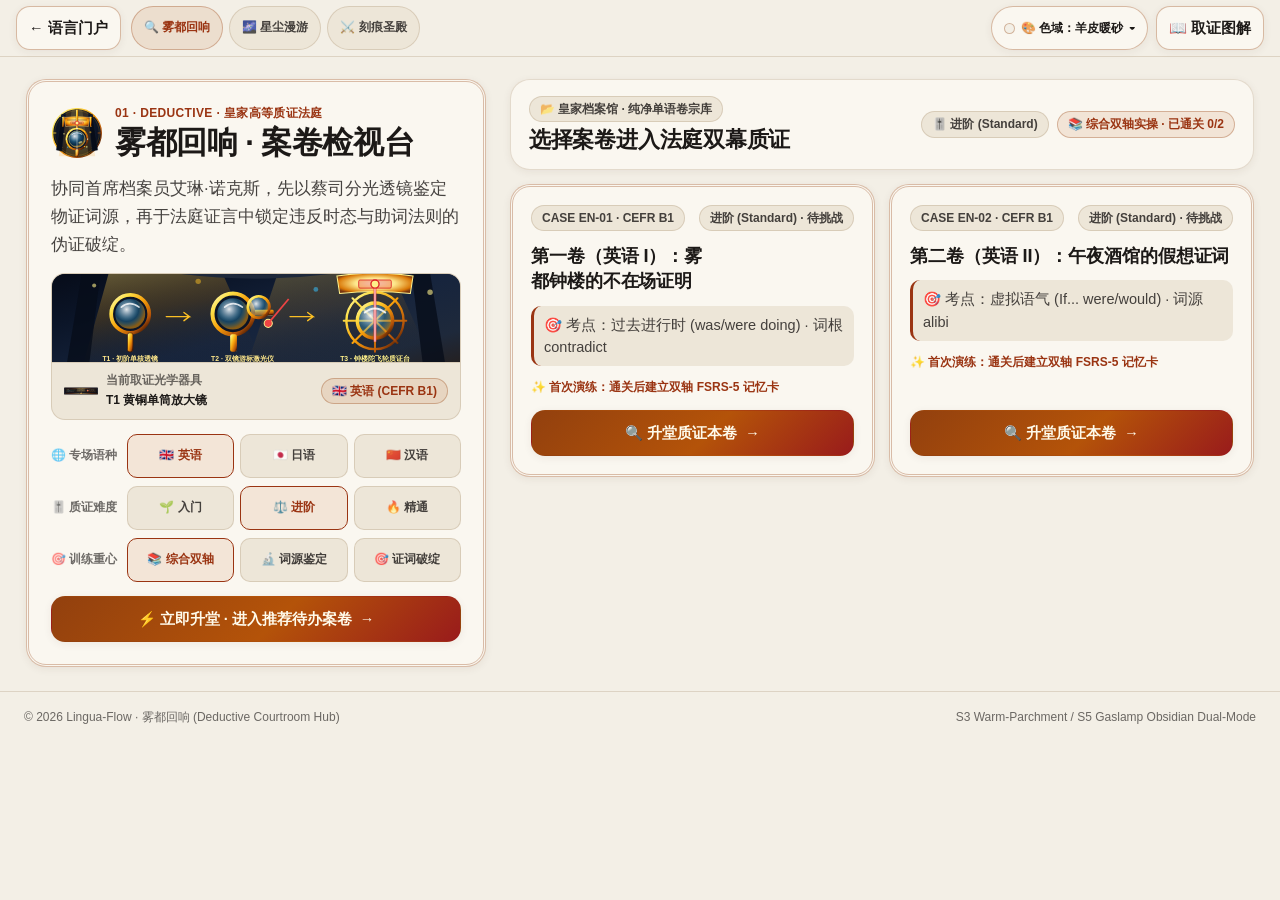
==== deductive.html @ 522f9309 "chore(release): deploy Lingua-Flow UI portal and 3 theme worlds [2026-11-11 00:54:59 UTC]" ====
<!DOCTYPE html>
<html lang="zh-CN" data-spectrum="parchment">
<head>
  <meta charset="UTF-8">
  <meta name="viewport" content="width=device-width, initial-scale=1.0, viewport-fit=cover">
  <meta http-equiv="Content-Security-Policy" content="default-src 'self'; script-src 'self'; style-src 'self' 'unsafe-inline'; img-src 'self' data:; connect-src 'self'; object-src 'none'; base-uri 'self'; form-action 'none';">
  <meta name="theme-color" content="#f3efe6">
  <title>雾都回响 · 案卷配置与取证中枢 | Lingua-Flow</title>
  <link rel="manifest" href="manifest.json">
  <link rel="icon" type="image/svg+xml" href="assets/icons/logo.svg">
  <link rel="stylesheet" href="assets/css/app.css">
</head>
<body class="theme-page-deductive" data-page-level="2" data-theme-hub="deductive">
  <!-- 顶部导航栏：返回门户 + 三世界切换 + Z-02 五维色域切换 + Z-01 玩法图解唤醒 -->
  <header class="top-navbar">
    <div class="navbar-inner l2-hub-topbar">
      <div style="display: flex; align-items: center; gap: 10px; flex-wrap: wrap;">
        <a href="index.html" class="btn-secondary-ghost" id="back-to-home-link" style="min-height: 44px; padding: 6px 12px;">
          <span>← 语言门户</span>
        </a>
        <nav class="hub-world-pills" aria-label="三大叙事世界快速切换">
          <a href="deductive.html" class="hub-world-pill is-current" data-hub-switch="deductive" aria-current="page">🔍 雾都回响</a>
          <a href="immersive.html" class="hub-world-pill" data-hub-switch="immersive">🌌 星尘漫游</a>
          <a href="strategic.html" class="hub-world-pill" data-hub-switch="strategic">⚔️ 刻痕圣殿</a>
        </nav>
      </div>

      <div class="nav-controls-group">
        <div class="optic-dropdown-anchor" id="spectrum-dropdown-anchor">
          <button type="button" class="optic-spectrum-btn" id="optic-spectrum-trigger" aria-haspopup="true" aria-expanded="false" aria-controls="optic-spectrum-menu">
            <span class="spectrum-swatch-dot" aria-hidden="true"></span>
            <span id="optic-spectrum-label">🎨 色域：羊皮暖砂</span>
            <span aria-hidden="true">▾</span>
          </button>
          <div class="optic-z2-dropdown" id="optic-spectrum-menu" role="menu" aria-hidden="true">
            <div class="dropdown-section-caption">雾都法庭 · 五维光学色域切换</div>
            <button type="button" class="spectrum-option-btn" data-spectrum-choice="auto" role="menuitemradio" aria-checked="true">
              <span class="spectrum-option-left">
                <span class="spectrum-chip-preview" style="background-color: #f3efe6;"></span>
                <span>✨ 维多利亚羊皮卷宗 (推荐)</span>
              </span>
              <span class="meta-pill">日间</span>
            </button>
            <button type="button" class="spectrum-option-btn" data-spectrum-choice="porcelain" role="menuitemradio" aria-checked="false">
              <span class="spectrum-option-left">
                <span class="spectrum-chip-preview" style="background-color: #f8fafc;"></span>
                <span>S1 · 日光白瓷</span>
              </span>
              <span class="meta-pill">清朗</span>
            </button>
            <button type="button" class="spectrum-option-btn" data-spectrum-choice="gallery" role="menuitemradio" aria-checked="false">
              <span class="spectrum-option-left">
                <span class="spectrum-chip-preview" style="background-color: #f5f5ef;"></span>
                <span>S2 · 汝窑暖素</span>
              </span>
              <span class="meta-pill">宣纸</span>
            </button>
            <button type="button" class="spectrum-option-btn" data-spectrum-choice="parchment" role="menuitemradio" aria-checked="false">
              <span class="spectrum-option-left">
                <span class="spectrum-chip-preview" style="background-color: #f3efe6;"></span>
                <span>S3 · 羊皮暖砂</span>
              </span>
              <span class="meta-pill">卷宗</span>
            </button>
            <button type="button" class="spectrum-option-btn" data-spectrum-choice="slate" role="menuitemradio" aria-checked="false">
              <span class="spectrum-option-left">
                <span class="spectrum-chip-preview" style="background-color: #edf2f7;"></span>
                <span>S4 · 北欧雾灰</span>
              </span>
              <span class="meta-pill">岩板</span>
            </button>
            <button type="button" class="spectrum-option-btn" data-spectrum-choice="obsidian" role="menuitemradio" aria-checked="false">
              <span class="spectrum-option-left">
                <span class="spectrum-chip-preview" style="background-color: #090d16; border-color: #475569;"></span>
                <span>S5 · 煤气灯夜审</span>
              </span>
              <span class="meta-pill">暗房</span>
            </button>
          </div>
        </div>

        <button type="button" class="btn-secondary-ghost" id="open-rules-sheet-btn" style="min-height: 44px; padding: 6px 12px;">
          <span>📖 取证图解</span>
        </button>
      </div>
    </div>
  </header>

  <div id="toast-container" aria-live="polite" aria-atomic="true"></div>

  <!-- L2 主画布：L-A2 黄金比例主从双舞台 (1fr 案卷配置锚定台 : 1.618fr 火漆案卷陈列柜) -->
  <main class="l2-split-horizon-shell">
    <!-- 左舞台 (1fr)：维多利亚法庭主视觉、蔡司光学装备阶位与三行胶囊配置器 -->
    <section class="l2-master-stage optic-stagger-item" style="--stagger-idx: 0;" aria-label="雾都回响案卷配置台">
      <div class="l2-identity-row">
        <img src="assets/textures/deductive/badge.svg" alt="雾都回响皇家档案徽章" class="l2-identity-badge" width="52" height="52">
        <div>
          <div class="l2-spectrum-kicker">01 · DEDUCTIVE · 皇家高等质证法庭</div>
          <h1>雾都回响 · 案卷检视台</h1>
        </div>
      </div>

      <p>
        协同首席档案员艾琳·诺克斯，先以蔡司分光透镜鉴定物证词源，再于法庭证言中锁定违反时态与助词法则的伪证破绽。
      </p>

      <!-- 器具与场景主视觉预览舱 (保留 theme-workbench-mount / banner.svg / mechanic_hud.svg 契约) -->
      <div class="l2-apparatus-showcase" id="theme-workbench-mount">
        <div class="l2-banner-frame">
          <img src="assets/textures/deductive/banner.svg" alt="雾都回响法庭与蔡司黄铜光学仪" width="600" height="130">
        </div>
        <div class="l2-rig-hud-strip">
          <div class="l2-rig-hud-left">
            <img src="assets/textures/deductive/mechanic_hud.svg" alt="蔡司取证仪阶位徽标" class="l2-rig-hud-icon" width="34" height="34">
            <div>
              <div style="font-size: var(--optic-font-xs); color: var(--text-tertiary); font-weight: 700;">当前取证光学器具</div>
              <div class="l2-rig-tier-text" id="hub-rig-tier-val">T1 黄铜单筒放大镜</div>
            </div>
          </div>
          <span class="meta-pill meta-pill-accent" id="hub-lang-badge">🇬🇧 英语 (CEFR B1)</span>
        </div>
      </div>

      <!-- 紧凑三行 44px 分段胶囊配置器 -->
      <div class="hub-config-matrix" role="group" aria-label="质证参数设定">
        <div class="seg-control-row">
          <span class="seg-row-label">🌐 专场语种</span>
          <div class="seg-pill-group">
            <button type="button" class="seg-pill-btn is-selected" data-hub-lang="en">🇬🇧 英语</button>
            <button type="button" class="seg-pill-btn" data-hub-lang="ja">🇯🇵 日语</button>
            <button type="button" class="seg-pill-btn" data-hub-lang="zh">🇨🇳 汉语</button>
          </div>
        </div>

        <div class="seg-control-row">
          <span class="seg-row-label">🎚️ 质证难度</span>
          <div class="seg-pill-group" role="radiogroup" aria-label="选择质证难度">
            <button type="button" class="seg-pill-btn" data-difficulty-select="tier1" role="radio" aria-checked="false">🌱 入门</button>
            <button type="button" class="seg-pill-btn is-selected" data-difficulty-select="tier2" role="radio" aria-checked="true">⚖️ 进阶</button>
            <button type="button" class="seg-pill-btn" data-difficulty-select="tier3" role="radio" aria-checked="false">🔥 精通</button>
          </div>
        </div>

        <div class="seg-control-row">
          <span class="seg-row-label">🎯 训练重心</span>
          <div class="seg-pill-group" role="radiogroup" aria-label="选择训练重心">
            <button type="button" class="seg-pill-btn is-selected" data-content-select="all" role="radio" aria-checked="true">📚 综合双轴</button>
            <button type="button" class="seg-pill-btn" data-content-select="lemma" role="radio" aria-checked="false">🔬 词源鉴定</button>
            <button type="button" class="seg-pill-btn" data-content-select="grammar" role="radio" aria-checked="false">🎯 证词破绽</button>
          </div>
        </div>
      </div>

      <a href="learn.html?theme=deductive" class="btn-theme btn-deductive" id="hub-quick-start-btn" style="width: 100%;">
        <span>⚡ 立即升堂 · 进入推荐待办案卷</span>
        <span aria-hidden="true">→</span>
      </a>
    </section>

    <!-- 右舞台 (1.618fr)：火漆封印案卷陈列柜 -->
    <section class="l2-detail-stage optic-stagger-item" style="--stagger-idx: 1;" aria-labelledby="chapters-heading">
      <div class="l2-detail-header">
        <div>
          <span class="meta-pill" style="margin-bottom: 4px;">📂 皇家档案馆 · 纯净单语卷宗库</span>
          <h2 id="chapters-heading">选择案卷进入法庭双幕质证</h2>
        </div>
        <div class="l2-status-badges">
          <span class="meta-pill" id="hub-diff-badge">🎚️ 进阶 (Standard)</span>
          <span class="meta-pill meta-pill-accent" id="hub-content-badge">📚 综合双轴实操</span>
        </div>
      </div>

      <div class="hub-chapters-grid" id="hub-chapters-mount">
        <!-- 由 app.js 按已选单一语言渲染专属火漆案卷卡片 -->
      </div>
    </section>
  </main>

  <!-- Z-01 主动唤醒抽屉：皇家质证三步操作法 (保留 usage-guide-section 类名契约) -->
  <div class="optic-sheet-backdrop" id="rules-guide-sheet" hidden aria-hidden="true" role="dialog" aria-modal="true" aria-labelledby="rules-sheet-title">
    <div class="optic-sheet-panel usage-guide-section">
      <div class="optic-sheet-header">
        <div>
          <span class="meta-pill meta-pill-accent">🦉 首席档案员 · 艾琳·诺克斯办案手册</span>
          <h2 class="optic-sheet-title" id="rules-sheet-title" style="margin-top: 4px;">雾都回响 · 双幕取证与质证图解</h2>
        </div>
        <button type="button" class="sheet-close-btn" data-close-sheet="rules-guide-sheet" aria-label="关闭取证图解">✕ 关闭</button>
      </div>
      <div class="optic-sheet-body">
        <p>
          演练台采用恒定画幅分幕幻灯片架构：第一幕专注词源屈光鉴定，达标后自动推入第二幕法庭证言交锋，全程零纵向跳变。
        </p>
        <div class="usage-steps-grid">
          <div class="usage-step-card">
            <span class="usage-step-num">1</span>
            <h3>第一幕 · 蔡司屈光锁焦</h3>
            <p style="font-size: var(--optic-font-sm);">拖动黄铜调焦滑杆超越清晰度阈值，看清物证词根、音标与部首拆解。</p>
          </div>
          <div class="usage-step-card">
            <span class="usage-step-num">2</span>
            <h3>第二幕 · 锁定破绽与物证</h3>
            <p style="font-size: var(--optic-font-sm);">在扇形候选词牌中点选违反语法的破绽词块，并勾选时间线吻合的物证卡。</p>
          </div>
          <div class="usage-step-card">
            <span class="usage-step-num">3</span>
            <h3>终局 · 猩红激光裁决</h3>
            <p style="font-size: var(--optic-font-sm);">发射矛盾指控针击穿伪证，自动依据专注耗时与失误写入 FSRS-5 记忆参数。</p>
          </div>
        </div>
      </div>
    </div>
  </div>

  <footer class="site-footer">
    <div>© 2026 Lingua-Flow · 雾都回响 (Deductive Courtroom Hub)</div>
    <div>S3 Warm-Parchment / S5 Gaslamp Obsidian Dual-Mode</div>
  </footer>

  <script src="assets/js/app.js"></script>
</body>
</html>
---- assets/css/app.css ----
@charset "UTF-8";
/**
 * Lingua-Flow 全局设计系统与三轴空间动态样式表 (Optic-Resonance v4.0)
 * 严格遵循：
 *   1. L01 五维明暗色域光谱系统 (S1 白瓷 / S2 汝窑暖素 / S3 羊皮暖砂 / S4 北欧雾灰 / S5 黑曜暗夜)
 *   2. L02 多范式空间布局拓扑 (L-A1 Bento 12列矩阵 / L-A2 黄金主从双舞台 / L-A3 微岛HUD / L-A4 横向画廊 / L-A5 幻灯片甲板 / L-A11 扇形词牌场 / L-A16 拇指壳层)
 *   3. L03~L05 & D09 精密字体排印工程 (clamp流体字阶 / 65ch最佳行宽 / text-wrap:balance / 正文对比度≥78% / ruby防碰撞 / 100% tabular-nums)
 *   4. L06~L09 Y轴一屏守恒、32px边缘渐变羽化遮罩与Z轴立体唤醒消解遮挡体系
 *   5. L10 & D01~D15 纯合成层物理动效红线 (仅限 transform/opacity/filter/color/background-color/border-color/box-shadow，0 布局重排属性)
 */

/* ============================================================================
 * 1. 全局设计令牌：流体字阶、动效物理常数、Y/Z 轴遮罩与默认 S1 日光白瓷色域
 * ============================================================================ */
:root {
  color-scheme: light;

  /* 字体族：兼顾西文几何人文感、中日韩清晰笔画与等宽遥测数字 */
  --font-sans: "Inter", -apple-system, BlinkMacSystemFont, "Segoe UI", "PingFang SC",
    "Hiragino Sans GB", "Microsoft YaHei", "Noto Sans CJK SC", "Noto Sans JP", sans-serif;
  --font-serif-editorial: "Georgia", "Noto Serif SC", "Source Han Serif SC", "Songti SC", serif;
  --font-mono: "JetBrains Mono", "Cascadia Code", "SFMono-Regular", Consolas, monospace;

  /* 5.1 流体模数字阶系统 (最小绝对下限 12px = 0.75rem) */
  --optic-font-display: clamp(1.65rem, 2.6vw + 0.9rem, 2.55rem);
  --optic-font-h1: clamp(1.32rem, 1.8vw + 0.78rem, 1.92rem);
  --optic-font-h2: clamp(1.1rem, 1.0vw + 0.72rem, 1.38rem);
  --optic-font-h3: clamp(0.98rem, 0.5vw + 0.82rem, 1.14rem);
  --optic-font-body: clamp(0.9375rem, 0.22vw + 0.86rem, 1.04rem);
  --optic-font-sm: clamp(0.84375rem, 0.15vw + 0.8rem, 0.90625rem);
  --optic-font-xs: 0.75rem;

  /* 最佳阅读行宽钳制 (65ch / 中文 36em / 严控 <= 740px) */
  --optic-measure-optimal: min(65ch, 740px);

  /* 空间间距与圆角令牌 */
  --optic-space-xs: 6px;
  --optic-space-sm: 10px;
  --optic-space-md: 16px;
  --optic-space-lg: 24px;
  --optic-space-xl: 32px;

  --radius-sm: 10px;
  --radius-md: 14px;
  --radius-lg: 20px;
  --radius-xl: 26px;
  --radius-pill: 9999px;

  /* 物理动效时间与缓动曲线 (D03~D06 非对称出入场) */
  --optic-ease-cinematic: cubic-bezier(0.16, 1, 0.3, 1);
  --optic-ease-out: cubic-bezier(0.22, 1, 0.36, 1);
  --optic-ease-exit: cubic-bezier(0.7, 0, 0.84, 0);
  --optic-ease-spring: cubic-bezier(0.34, 1.42, 0.64, 1);

  --optic-dur-instant: 80ms;
  --optic-dur-fast: 180ms;
  --optic-dur-exit: 220ms;
  --optic-dur-slide-exit: 260ms;
  --optic-dur-enter: 420ms;
  --optic-stagger-step: 45ms;
  --optic-stagger-cap: 360ms;

  /* Y 轴与 X 轴边缘渐变羽化遮罩 (L07: 28~32px 柔和渐隐) */
  --optic-mask-y-fade: linear-gradient(
    to bottom,
    transparent 0px,
    #000 28px,
    #000 calc(100% - 28px),
    transparent 100%
  );
  --optic-mask-y-bottom-only: linear-gradient(
    to bottom,
    #000 0px,
    #000 calc(100% - 28px),
    transparent 100%
  );
  --optic-mask-x-fade: linear-gradient(
    to right,
    #000 0px,
    #000 calc(100% - 28px),
    transparent 100%
  );

  /* Z 轴层级规范 (Z0~Z4) */
  --z-base: 1;
  --z-lifted-card: 12;
  --z-sticky-nav: 60;
  --z-dropdown: 100;
  --z-drawer: 200;
  --z-spotlight: 300;
  --z-toast: 400;

  /* 默认色域 S1: 日光白瓷 (Daylight-Porcelain) */
  --bg-canvas: #f8fafc;
  --bg-canvas-alt: #f1f5f9;
  --bg-surface: #ffffff;
  --bg-surface-elevated: #ffffff;
  --bg-surface-subtle: #f1f5f9;
  --bg-glass-nav: rgba(248, 250, 252, 0.88);
  --optic-z-scrim: rgba(15, 23, 42, 0.44);

  /* 四级可读性对比度黄金走廊 (L03: 正文/次级正文有效不透明度 >= 0.78) */
  --text-primary: #0f172a;
  --text-secondary: rgba(15, 23, 42, 0.80);
  --text-tertiary: rgba(15, 23, 42, 0.62);
  --text-muted: rgba(15, 23, 42, 0.40);

  --border-subtle: rgba(15, 23, 42, 0.11);
  --border-strong: rgba(15, 23, 42, 0.22);
  --shadow-elevation-1: 0 2px 8px rgba(15, 23, 42, 0.05), 0 1px 2px rgba(15, 23, 42, 0.04);
  --shadow-elevation-2: 0 12px 28px -6px rgba(15, 23, 42, 0.10), 0 4px 10px -2px rgba(15, 23, 42, 0.05);
  --shadow-elevation-3: 0 22px 48px -10px rgba(15, 23, 42, 0.18), 0 8px 18px -4px rgba(15, 23, 42, 0.08);

  /* 语义强调色 (在亮底上具备高对比度 WCAG AA+) */
  --accent-primary: #1d4ed8;
  --accent-primary-soft: rgba(29, 78, 216, 0.10);
  --accent-primary-border: rgba(29, 78, 216, 0.30);
  --accent-secondary: #b45309;
  --accent-emerald: #047857;
  --accent-emerald-soft: rgba(4, 120, 87, 0.11);
  --accent-amber: #b45309;
  --accent-amber-soft: rgba(180, 83, 9, 0.12);
  --accent-crimson: #b91c1c;
  --accent-crimson-soft: rgba(185, 28, 28, 0.10);
  --accent-cyan: #0369a1;
  --accent-cyan-soft: rgba(3, 105, 161, 0.10);
  --accent-violet: #6d28d9;
  --accent-violet-soft: rgba(109, 40, 217, 0.10);

  /* 按钮前景色令牌 */
  --btn-primary-bg: linear-gradient(135deg, #1e40af 0%, #1d4ed8 100%);
  --btn-primary-fg: #ffffff;
}

/* ============================================================================
 * 2. 五维明暗色域光谱矩阵 (S1 白瓷 / S2 汝窑暖素 / S3 羊皮暖砂 / S4 北欧雾灰 / S5 黑曜暗夜)
 * ============================================================================ */

/* S1: 日光白瓷 (Daylight-Porcelain) */
html[data-spectrum="porcelain"],
body[data-spectrum="porcelain"] {
  color-scheme: light;
  --bg-canvas: #f8fafc;
  --bg-canvas-alt: #f1f5f9;
  --bg-surface: #ffffff;
  --bg-surface-elevated: #ffffff;
  --bg-surface-subtle: #eff4f9;
  --bg-glass-nav: rgba(248, 250, 252, 0.90);
  --text-primary: #0f172a;
  --text-secondary: rgba(15, 23, 42, 0.80);
  --text-tertiary: rgba(15, 23, 42, 0.62);
  --border-subtle: rgba(15, 23, 42, 0.11);
  --border-strong: rgba(15, 23, 42, 0.22);
}

/* S2: 美术馆暖素白 / 宋代汝窑天青素白 (Gallery-Alabaster · 星尘漫游默认昼间光谱) */
html[data-spectrum="gallery"],
body[data-spectrum="gallery"] {
  color-scheme: light;
  --bg-canvas: #f5f5ef;
  --bg-canvas-alt: #eceee6;
  --bg-surface: #fcfcf9;
  --bg-surface-elevated: #ffffff;
  --bg-surface-subtle: #ebede5;
  --bg-glass-nav: rgba(245, 245, 239, 0.90);
  --optic-z-scrim: rgba(21, 28, 30, 0.42);
  --text-primary: #141a1d;
  --text-secondary: rgba(20, 26, 29, 0.80);
  --text-tertiary: rgba(20, 26, 29, 0.62);
  --border-subtle: rgba(20, 48, 52, 0.13);
  --border-strong: rgba(14, 116, 144, 0.28);
  --shadow-elevation-1: 0 2px 10px rgba(20, 36, 38, 0.05);
  --shadow-elevation-2: 0 14px 30px -8px rgba(20, 36, 38, 0.09);
}

/* S3: 温润羊皮暖砂 (Warm-Parchment · 雾都回响默认昼间卷宗光谱) */
html[data-spectrum="parchment"],
body[data-spectrum="parchment"] {
  color-scheme: light;
  --bg-canvas: #f3efe6;
  --bg-canvas-alt: #eae3d5;
  --bg-surface: #faf7f0;
  --bg-surface-elevated: #fffdf8;
  --bg-surface-subtle: #ede6d8;
  --bg-glass-nav: rgba(243, 239, 230, 0.91);
  --optic-z-scrim: rgba(28, 25, 23, 0.46);
  --text-primary: #1c1917;
  --text-secondary: rgba(28, 25, 23, 0.81);
  --text-tertiary: rgba(28, 25, 23, 0.63);
  --border-subtle: rgba(120, 83, 42, 0.18);
  --border-strong: rgba(146, 64, 14, 0.34);
  --shadow-elevation-1: 0 2px 8px rgba(68, 48, 24, 0.07);
  --shadow-elevation-2: 0 14px 30px -8px rgba(68, 48, 24, 0.12);
}

/* S4: 北欧雾灰岩板 (Nordic-Slate · 刻痕圣殿默认昼间构筑光谱) */
html[data-spectrum="slate"],
body[data-spectrum="slate"] {
  color-scheme: light;
  --bg-canvas: #edf2f7;
  --bg-canvas-alt: #e2e8f0;
  --bg-surface: #f8fafc;
  --bg-surface-elevated: #ffffff;
  --bg-surface-subtle: #e2e8f0;
  --bg-glass-nav: rgba(237, 242, 247, 0.91);
  --optic-z-scrim: rgba(15, 23, 42, 0.48);
  --text-primary: #0f172a;
  --text-secondary: rgba(15, 23, 42, 0.81);
  --text-tertiary: rgba(15, 23, 42, 0.63);
  --border-subtle: rgba(15, 23, 42, 0.15);
  --border-strong: rgba(15, 23, 42, 0.32);
  --shadow-elevation-1: 0 2px 8px rgba(15, 23, 42, 0.06);
  --shadow-elevation-2: 0 14px 28px -6px rgba(15, 23, 42, 0.12);
}

/* S5: 黑曜深邃暗夜 (Obsidian-Nocturne · 受限夜审与暗房沉浸光谱) */
html[data-spectrum="obsidian"],
body[data-spectrum="obsidian"] {
  color-scheme: dark;
  --bg-canvas: #0a0c10;
  --bg-canvas-alt: #10141d;
  --bg-surface: #131822;
  --bg-surface-elevated: #19202e;
  --bg-surface-subtle: #1c2434;
  --bg-glass-nav: rgba(10, 12, 16, 0.88);
  --optic-z-scrim: rgba(2, 6, 14, 0.68);

  --text-primary: #f3f4f6;
  --text-secondary: rgba(243, 244, 246, 0.82);
  --text-tertiary: rgba(243, 244, 246, 0.64);
  --text-muted: rgba(243, 244, 246, 0.40);

  --border-subtle: rgba(255, 255, 255, 0.12);
  --border-strong: rgba(255, 255, 255, 0.24);
  --shadow-elevation-1: 0 4px 14px rgba(0, 0, 0, 0.38);
  --shadow-elevation-2: 0 16px 36px -6px rgba(0, 0, 0, 0.55);
  --shadow-elevation-3: 0 26px 56px -10px rgba(0, 0, 0, 0.72);

  --accent-primary: #60a5fa;
  --accent-primary-soft: rgba(96, 165, 250, 0.15);
  --accent-primary-border: rgba(96, 165, 250, 0.36);
  --accent-secondary: #fbbf24;
  --accent-emerald: #34d399;
  --accent-emerald-soft: rgba(52, 211, 153, 0.15);
  --accent-amber: #fbbf24;
  --accent-amber-soft: rgba(251, 191, 36, 0.15);
  --accent-crimson: #f87171;
  --accent-crimson-soft: rgba(248, 113, 113, 0.16);
  --accent-cyan: #38bdf8;
  --accent-cyan-soft: rgba(56, 189, 248, 0.15);
  --accent-violet: #c084fc;
  --accent-violet-soft: rgba(192, 132, 252, 0.16);
}

/* ============================================================================
 * 3. 三大叙事主题的专属视觉语义令牌 (与五维光谱正交叠加，严禁写死暗色纯黑底)
 * ============================================================================ */

/* 主题一：雾都回响 (Deductive · 维多利亚法庭卷宗 × 蔡司黄铜 × 火漆猩红) */
body.theme-page-deductive {
  --theme-accent: #9a3412;
  --theme-accent-strong: #b45309;
  --theme-accent-secondary: #b91c1c;
  --theme-accent-soft: rgba(180, 83, 9, 0.11);
  --theme-accent-border: rgba(146, 64, 14, 0.32);
  --theme-btn-bg: linear-gradient(135deg, #92400e 0%, #b45309 55%, #991b1b 100%);
  --theme-btn-fg: #fffbeb;
  --theme-card-border-style: double;
  --theme-card-border-width: 3px;
}

html[data-spectrum="obsidian"] body.theme-page-deductive,
body.theme-page-deductive[data-spectrum="obsidian"] {
  --bg-canvas: #090d16;
  --bg-surface: #111827;
  --bg-surface-elevated: #182235;
  --bg-surface-subtle: #1e293b;
  --theme-accent: #fbbf24;
  --theme-accent-strong: #fde68a;
  --theme-accent-secondary: #f87171;
  --theme-accent-soft: rgba(245, 158, 11, 0.15);
  --theme-accent-border: rgba(245, 158, 11, 0.38);
  --theme-btn-bg: linear-gradient(135deg, #b45309 0%, #d97706 55%, #b91c1c 100%);
  --theme-btn-fg: #fffbeb;
}

/* 主题二：星尘漫游 (Immersive · 宋代汝窑天青 × 24K 金缮 × 夜光螺钿) */
body.theme-page-immersive {
  --theme-accent: #0e7490;
  --theme-accent-strong: #0369a1;
  --theme-accent-secondary: #6d28d9;
  --theme-accent-soft: rgba(14, 116, 144, 0.10);
  --theme-accent-border: rgba(14, 116, 144, 0.28);
  --theme-btn-bg: linear-gradient(135deg, #0e7490 0%, #0284c7 52%, #6d28d9 100%);
  --theme-btn-fg: #f8fafc;
}

html[data-spectrum="obsidian"] body.theme-page-immersive,
body.theme-page-immersive[data-spectrum="obsidian"] {
  --bg-canvas: #080a12;
  --bg-surface: #111522;
  --bg-surface-elevated: #171c2e;
  --bg-surface-subtle: #1e253b;
  --theme-accent: #7dd3fc;
  --theme-accent-strong: #bae6fd;
  --theme-accent-secondary: #c084fc;
  --theme-accent-soft: rgba(125, 211, 252, 0.14);
  --theme-accent-border: rgba(125, 211, 252, 0.34);
  --theme-btn-bg: linear-gradient(135deg, #0369a1 0%, #0284c7 50%, #7c3aed 100%);
  --theme-btn-fg: #f8fafc;
}

/* 主题三：刻痕圣殿 (Strategic · 新粗野主义铅条花窗 × 果冻透光 × 翡翠奥术) */
body.theme-page-strategic {
  --theme-accent: #047857;
  --theme-accent-strong: #065f46;
  --theme-accent-secondary: #0369a1;
  --theme-accent-soft: rgba(4, 120, 87, 0.11);
  --theme-accent-border: #1e293b;
  --theme-lead-came: #1e293b;
  --theme-hard-shadow: 3px 3px 0 #1e293b;
  --theme-btn-bg: linear-gradient(135deg, #047857 0%, #059669 55%, #0284c7 100%);
  --theme-btn-fg: #ffffff;
}

html[data-spectrum="obsidian"] body.theme-page-strategic,
body.theme-page-strategic[data-spectrum="obsidian"] {
  --bg-canvas: #050b0a;
  --bg-surface: #0c1715;
  --bg-surface-elevated: #11221f;
  --bg-surface-subtle: #162d29;
  --theme-accent: #34d399;
  --theme-accent-strong: #6ee7b7;
  --theme-accent-secondary: #38bdf8;
  --theme-accent-soft: rgba(52, 211, 153, 0.15);
  --theme-accent-border: #34d399;
  --theme-lead-came: #020605;
  --theme-hard-shadow: 4px 4px 0 #020605;
  --theme-btn-bg: linear-gradient(135deg, #059669 0%, #10b981 55%, #0284c7 100%);
  --theme-btn-fg: #022c22;
}

/* ============================================================================
 * 4. 基础重置与精密字体排印卫生 (L03 ~ L05 & D09)
 * ============================================================================ */
*,
*::before,
*::after {
  box-sizing: border-box;
}

:where(*, *::before, *::after) {
  transition-property: none;
}

[hidden] {
  display: none !important;
}

html {
  font-size: 16px;
  -webkit-text-size-adjust: 100%;
  scroll-behavior: smooth;
}

body {
  margin: 0;
  padding: 0;
  min-height: 100dvh;
  overflow-x: hidden;
  font-family: var(--font-sans);
  font-size: var(--optic-font-body);
  line-height: 1.65;
  color: var(--text-primary);
  background-color: var(--bg-canvas);
  padding-top: env(safe-area-inset-top, 0px);
  padding-left: env(safe-area-inset-left, 0px);
  padding-right: env(safe-area-inset-right, 0px);
  transition: background-color 240ms var(--optic-ease-out), color 240ms var(--optic-ease-out);
}

/* L04: 所有标题与微提示 100% 启用智能断行平衡，消灭孤字 */
h1,
h2,
h3,
h4,
.optic-card-title,
.optic-slide-title,
.lab-title,
.card-title,
.hub-chapter-title,
.stage-chapter-title,
.micro-prompt-pill {
  margin: 0;
  font-weight: 800;
  color: var(--text-primary);
  text-wrap: balance;
}

h1 {
  font-size: var(--optic-font-h1);
  line-height: 1.22;
  letter-spacing: -0.015em;
}

h2 {
  font-size: var(--optic-font-h2);
  line-height: 1.30;
  letter-spacing: -0.010em;
}

h3 {
  font-size: var(--optic-font-h3);
  line-height: 1.38;
  letter-spacing: -0.005em;
}

/* L03 ~ L05: 正文段落最佳行宽钳制 (<= 65ch / 740px)、黄金行高 (1.68) 与高对比度 (>= 0.80) */
p,
.optic-body-text,
.optic-slide-desc,
.lab-desc,
.hero-description {
  margin: 0;
  max-width: var(--optic-measure-optimal);
  font-size: var(--optic-font-body);
  line-height: 1.68;
  color: var(--text-secondary);
  text-align: left;
  text-wrap: pretty;
  line-break: strict;
  overflow-wrap: break-word;
}

/* 多语种 <ruby>/<rt> 振假名与汉语拼音防碰撞铁律 (L05: line-height 2.05) */
ruby {
  ruby-position: over;
  ruby-align: center;
  line-height: 2.05;
}

rt {
  font-size: clamp(0.64rem, 0.65em, 0.78rem);
  font-weight: 600;
  color: var(--theme-accent, var(--accent-cyan));
  letter-spacing: 0.02em;
  user-select: none;
}

/* D09: 动态数值 100% 强制启用等宽数字对齐，彻底消灭跳动抖动 */
[id*="price"],
[id*="count"],
[id*="val"],
[class*="odometer"],
[class*="metric"],
[class*="num"],
.tabular-nums,
.meta-pill,
.status-badge,
.phase-num,
.op-step-num,
.usage-step-num,
.zeiss-focus-readout,
.telemetry-stat-value {
  font-variant-numeric: tabular-nums;
}

a {
  color: inherit;
  text-decoration: none;
}

button,
input,
select {
  font-family: inherit;
}

/* 键盘焦点可达性环 */
:focus-visible {
  outline: 2px solid var(--theme-accent, var(--accent-primary));
  outline-offset: 2px;
}

/* ============================================================================
 * 5. 顶栏导航与 Z-02 五维色域智能避让切换器 (z-index: 100, 8px 呼吸间隙防遮挡)
 * ============================================================================ */
.top-navbar {
  position: sticky;
  top: 0;
  z-index: var(--z-sticky-nav);
  background-color: var(--bg-glass-nav);
  backdrop-filter: blur(14px);
  -webkit-backdrop-filter: blur(14px);
  border-bottom: 1px solid var(--border-subtle);
}

.navbar-inner {
  max-width: 1360px;
  margin: 0 auto;
  min-height: 56px;
  padding: 6px 16px;
  display: flex;
  align-items: center;
  justify-content: space-between;
  gap: 10px;
  flex-wrap: wrap;
}

.brand-group {
  display: inline-flex;
  align-items: center;
  gap: 10px;
  min-height: 44px;
}

.brand-logo {
  width: 32px;
  height: 32px;
  border-radius: 9px;
  flex-shrink: 0;
}

.brand-title {
  font-size: 1.02rem;
  font-weight: 800;
  color: var(--text-primary);
  letter-spacing: -0.01em;
}

.brand-subtitle {
  font-size: var(--optic-font-xs);
  color: var(--text-tertiary);
}

.nav-controls-group {
  display: flex;
  align-items: center;
  gap: 8px;
  flex-wrap: wrap;
}

.status-pill {
  display: inline-flex;
  align-items: center;
  gap: 6px;
  min-height: 36px;
  padding: 4px 11px;
  border-radius: var(--radius-pill);
  background-color: var(--bg-surface-subtle);
  border: 1px solid var(--border-subtle);
  font-size: var(--optic-font-xs);
  font-weight: 600;
  color: var(--text-secondary);
}

.status-dot {
  width: 8px;
  height: 8px;
  border-radius: 50%;
  background-color: var(--accent-emerald);
  flex-shrink: 0;
}

/* Z-02 智能避让下拉容器 (保留 8px 间隙，绝不遮挡触发按钮本身) */
.optic-dropdown-anchor {
  position: relative;
  display: inline-flex;
}

.optic-spectrum-btn {
  display: inline-flex;
  align-items: center;
  gap: 6px;
  min-height: 44px;
  min-width: 44px;
  padding: 6px 12px;
  border-radius: var(--radius-pill);
  border: 1px solid var(--border-strong);
  background-color: var(--bg-surface);
  color: var(--text-primary);
  font-size: var(--optic-font-xs);
  font-weight: 700;
  cursor: pointer;
  box-shadow: var(--shadow-elevation-1);
  transition: transform 180ms var(--optic-ease-out), background-color 180ms ease, border-color 180ms ease, box-shadow 180ms ease;
}

.optic-spectrum-btn:hover {
  transform: translateY(-1px);
  border-color: var(--theme-accent, var(--accent-primary));
}

.spectrum-swatch-dot {
  width: 11px;
  height: 11px;
  border-radius: 50%;
  border: 1.5px solid var(--border-strong);
  background-color: var(--bg-canvas);
  flex-shrink: 0;
}

.optic-z2-dropdown {
  position: absolute;
  top: calc(100% + 8px);
  right: 0;
  z-index: var(--z-dropdown);
  width: min(276px, calc(100vw - 24px));
  padding: 8px;
  border-radius: var(--radius-md);
  background-color: var(--bg-surface-elevated);
  border: 1px solid var(--border-strong);
  box-shadow: var(--shadow-elevation-3);
  transform-origin: top right;
  opacity: 0;
  transform: translate3d(0, -6px, 0) scale(0.97);
  pointer-events: none;
  transition: opacity var(--optic-dur-exit) var(--optic-ease-exit),
    transform var(--optic-dur-exit) var(--optic-ease-exit);
}

.optic-z2-dropdown.is-flipped-up {
  top: auto;
  bottom: calc(100% + 8px);
  transform-origin: bottom right;
}

.optic-z2-dropdown.is-flipped-left {
  right: auto;
  left: 0;
}

.optic-z2-dropdown.is-open {
  opacity: 1;
  transform: translate3d(0, 0, 0) scale(1);
  pointer-events: auto;
  transition: opacity var(--optic-dur-enter) var(--optic-ease-cinematic),
    transform var(--optic-dur-enter) var(--optic-ease-cinematic);
}

.dropdown-section-caption {
  padding: 4px 8px 6px;
  font-size: var(--optic-font-xs);
  font-weight: 700;
  color: var(--text-tertiary);
  border-bottom: 1px solid var(--border-subtle);
  margin-bottom: 4px;
}

.spectrum-option-btn {
  width: 100%;
  min-height: 44px;
  padding: 7px 10px;
  border: 1px solid transparent;
  border-radius: var(--radius-sm);
  background-color: transparent;
  color: var(--text-primary);
  display: flex;
  align-items: center;
  justify-content: space-between;
  gap: 8px;
  font-size: var(--optic-font-sm);
  font-weight: 600;
  text-align: left;
  cursor: pointer;
  transition: background-color 160ms ease, border-color 160ms ease, transform 160ms var(--optic-ease-out);
}

.spectrum-option-btn:hover {
  background-color: var(--bg-surface-subtle);
}

.spectrum-option-btn.is-active {
  background-color: var(--theme-accent-soft, var(--accent-primary-soft));
  border-color: var(--theme-accent, var(--accent-primary));
  font-weight: 800;
}

.spectrum-option-left {
  display: inline-flex;
  align-items: center;
  gap: 8px;
}

.spectrum-chip-preview {
  width: 16px;
  height: 16px;
  border-radius: 50%;
  border: 1px solid rgba(15, 23, 42, 0.28);
  flex-shrink: 0;
}

/* ============================================================================
 * 6. 通用交互按钮、六态磁吸微交互 (C13: >= 44x44px, 80ms 受压保底) 与徽章
 * ============================================================================ */
.btn-theme,
.btn-secondary-ghost {
  display: inline-flex;
  align-items: center;
  justify-content: center;
  gap: 8px;
  min-height: 46px;
  min-width: 44px;
  padding: 10px 16px;
  border-radius: var(--radius-md);
  font-size: var(--optic-font-sm);
  font-weight: 800;
  line-height: 1.25;
  cursor: pointer;
  user-select: none;
  touch-action: manipulation;
  transition: transform 180ms var(--optic-ease-out),
    box-shadow 180ms var(--optic-ease-out),
    background-color 180ms ease,
    border-color 180ms ease,
    opacity 180ms ease;
}

.btn-theme {
  border: 1px solid transparent;
  background: var(--theme-btn-bg, var(--btn-primary-bg));
  color: var(--theme-btn-fg, var(--btn-primary-fg));
  box-shadow: var(--shadow-elevation-1);
}

.btn-deductive {
  background: linear-gradient(135deg, #92400e 0%, #b45309 55%, #991b1b 100%);
  color: #fffbeb;
}

.btn-immersive {
  background: linear-gradient(135deg, #0e7490 0%, #0284c7 52%, #6d28d9 100%);
  color: #f8fafc;
}

.btn-strategic {
  background: linear-gradient(135deg, #047857 0%, #059669 55%, #0284c7 100%);
  color: #ffffff;
  border: 2px solid var(--theme-lead-came, #1e293b);
  box-shadow: var(--theme-hard-shadow, 3px 3px 0 #1e293b);
}

html[data-spectrum="obsidian"] .btn-strategic,
body[data-spectrum="obsidian"] .btn-strategic {
  color: #ecfdf5;
}

.btn-secondary-ghost {
  background-color: var(--bg-surface);
  color: var(--text-primary);
  border: 1px solid var(--border-strong);
  box-shadow: var(--shadow-elevation-1);
}

.btn-theme:hover,
.btn-secondary-ghost:hover {
  transform: translateY(-2px);
  box-shadow: var(--shadow-elevation-2);
}

/* C13: 80ms 受压行程与连续介质弹性释放 */
.is-optic-pressed {
  transform: scale(0.965) translateY(1px) !important;
  transition-duration: 50ms !important;
}

.is-optic-released {
  animation: opticSpringRelease 280ms var(--optic-ease-spring);
}

@keyframes opticSpringRelease {
  0% {
    transform: scale(0.965);
  }
  55% {
    transform: scale(1.018);
  }
  100% {
    transform: scale(1);
  }
}

.btn-theme.is-submit-ready {
  box-shadow: 0 0 0 3px var(--theme-accent-soft, rgba(52, 211, 153, 0.28)), var(--shadow-elevation-2);
}

.meta-pill,
.status-badge {
  display: inline-flex;
  align-items: center;
  gap: 5px;
  padding: 4px 10px;
  border-radius: var(--radius-pill);
  font-size: var(--optic-font-xs);
  font-weight: 700;
  line-height: 1.35;
  background-color: var(--bg-surface-subtle);
  color: var(--text-secondary);
  border: 1px solid var(--border-subtle);
}

.meta-pill-success {
  background-color: var(--accent-emerald-soft);
  color: var(--accent-emerald);
  border-color: var(--accent-emerald);
}

.meta-pill-accent {
  background-color: var(--theme-accent-soft, var(--accent-primary-soft));
  color: var(--theme-accent, var(--accent-primary));
  border-color: var(--theme-accent-border, var(--accent-primary-border));
}

/* C06: Bento 波前级联动画 (严守最大延迟封顶 <= 360ms, D06) */
.optic-stagger-item {
  animation: opticWavefrontEnter var(--optic-dur-enter) var(--optic-ease-cinematic) both;
  animation-delay: min(calc(var(--stagger-idx, 0) * var(--optic-stagger-step)), var(--optic-stagger-cap));
}

@keyframes opticWavefrontEnter {
  from {
    opacity: 0;
    transform: translate3d(0, 14px, 0) scale(0.985);
  }
  to {
    opacity: 1;
    transform: translate3d(0, 0, 0) scale(1);
  }
}

/* 二阶阻尼 3D 微倾角 (D12: 严格限幅 <= ±5.5deg) */
.optic-tilt-target {
  transform: perspective(1000px) rotateX(var(--tilt-rx, 0deg)) rotateY(var(--tilt-ry, 0deg));
  will-change: transform;
}

/* Y-01: 局部纵向滚动边缘渐变羽化遮罩 (L07) */
.optic-scroll-y-zone {
  overflow-y: auto;
  overscroll-behavior: contain;
  -webkit-mask-image: var(--optic-mask-y-bottom-only);
  mask-image: var(--optic-mask-y-bottom-only);
}

.optic-scroll-y-zone.is-scrolled-mid {
  -webkit-mask-image: var(--optic-mask-y-fade);
  mask-image: var(--optic-mask-y-fade);
}

/* ============================================================================
 * 7. L1 一级门户布局：L-A1 瑞士便当盒 12 列非对称矩阵 + L-A4 移动端横向画廊
 * ============================================================================ */
.l1-bento-shell {
  max-width: 1320px;
  margin: 0 auto;
  padding: clamp(14px, 2vw, 26px) clamp(14px, 2.4vw, 28px) 32px;
  display: flex;
  flex-direction: column;
  gap: clamp(16px, 2vw, 24px);
}

.l1-top-bento-grid {
  display: grid;
  grid-template-columns: repeat(12, minmax(0, 1fr));
  gap: clamp(14px, 1.8vw, 20px);
  align-items: stretch;
}

.bento-cell {
  background-color: var(--bg-surface);
  border: 1px solid var(--border-subtle);
  border-radius: var(--radius-lg);
  padding: clamp(16px, 2.2vw, 26px);
  box-shadow: var(--shadow-elevation-1);
  display: flex;
  flex-direction: column;
  justify-content: space-between;
  gap: 14px;
}

.bento-hero-lang {
  grid-column: span 8;
}

.bento-telemetry-island {
  grid-column: span 4;
  background-color: var(--bg-surface-subtle);
}

.hero-eyebrow {
  display: inline-flex;
  align-items: center;
  gap: 6px;
  align-self: flex-start;
  padding: 4px 12px;
  border-radius: var(--radius-pill);
  background-color: var(--accent-primary-soft);
  border: 1px solid var(--accent-primary-border);
  color: var(--accent-primary);
  font-size: var(--optic-font-xs);
  font-weight: 800;
}

.l1-display-title {
  font-size: var(--optic-font-display);
  line-height: 1.16;
  letter-spacing: -0.02em;
}

.lang-selector-grid {
  display: grid;
  grid-template-columns: repeat(3, minmax(0, 1fr));
  gap: 10px;
}

.lang-option-card {
  min-height: 60px;
  padding: 10px 12px;
  border-radius: var(--radius-md);
  border: 1.5px solid var(--border-subtle);
  background-color: var(--bg-surface-elevated);
  color: var(--text-primary);
  display: flex;
  flex-direction: column;
  align-items: flex-start;
  justify-content: center;
  gap: 4px;
  cursor: pointer;
  text-align: left;
  transition: transform 180ms var(--optic-ease-out),
    border-color 180ms ease,
    background-color 180ms ease,
    box-shadow 180ms ease;
}

.lang-option-card:hover {
  transform: translateY(-2px);
  border-color: var(--accent-primary);
}

.lang-option-card.is-selected {
  border-color: var(--accent-primary);
  background-color: var(--accent-primary-soft);
  box-shadow: 0 0 0 2px var(--accent-primary-border);
}

.lang-option-top {
  width: 100%;
  display: flex;
  align-items: center;
  justify-content: space-between;
  gap: 6px;
}

.lang-flag-title {
  font-size: var(--optic-font-sm);
  font-weight: 800;
  color: var(--text-primary);
}

.lang-std-badge {
  font-size: var(--optic-font-xs);
  font-weight: 700;
  padding: 2px 7px;
  border-radius: var(--radius-pill);
  background-color: var(--bg-surface);
  color: var(--accent-primary);
  border: 1px solid var(--border-subtle);
}

.bento-kpi-pair {
  display: grid;
  grid-template-columns: repeat(2, minmax(0, 1fr));
  gap: 10px;
}

.bento-kpi-tile {
  padding: 12px;
  border-radius: var(--radius-md);
  background-color: var(--bg-surface);
  border: 1px solid var(--border-subtle);
  display: flex;
  flex-direction: column;
  gap: 4px;
}

.bento-kpi-num {
  font-size: clamp(1.2rem, 1.6vw + 0.7rem, 1.65rem);
  font-weight: 900;
  color: var(--text-primary);
  line-height: 1.15;
}

.bento-kpi-label {
  font-size: var(--optic-font-xs);
  font-weight: 600;
  color: var(--text-secondary);
}

/* L1 第二幕：三大叙事世界画廊 (桌面 3 列 Bento / 移动端 L-A4 横向焦点滑轨) */
.l1-worlds-section-header {
  display: flex;
  align-items: flex-end;
  justify-content: space-between;
  gap: 12px;
  flex-wrap: wrap;
}

.themes-grid {
  display: grid;
  grid-template-columns: repeat(3, minmax(0, 1fr));
  gap: clamp(14px, 1.8vw, 22px);
  align-items: stretch;
}

.theme-card {
  position: relative;
  border-radius: var(--radius-lg);
  background-color: var(--bg-surface);
  border: 1.5px solid var(--border-subtle);
  box-shadow: var(--shadow-elevation-1);
  overflow: hidden;
  display: flex;
  flex-direction: column;
  cursor: pointer;
  transition: transform 240ms var(--optic-ease-out),
    box-shadow 240ms var(--optic-ease-out),
    border-color 200ms ease;
}

.theme-card:hover {
  transform: translateY(-4px);
  box-shadow: var(--shadow-elevation-2);
}

/* 三大主题卡片在门户页即展现差异化材质骨架 */
.theme-card.theme-deductive {
  border-color: rgba(180, 83, 9, 0.34);
  background-color: var(--bg-surface);
}

.theme-card.theme-immersive {
  border-color: rgba(14, 116, 144, 0.30);
  background-color: var(--bg-surface);
}

.theme-card.theme-strategic {
  border: 2px solid var(--border-strong);
  box-shadow: 4px 4px 0 var(--border-strong);
}

.theme-banner-wrap {
  position: relative;
  width: 100%;
  aspect-ratio: 10 / 3;
  overflow: hidden;
  background-color: #0f172a;
  border-bottom: 1px solid var(--border-subtle);
}

.theme-banner-img {
  width: 100%;
  height: 100%;
  object-fit: cover;
  display: block;
  transition: transform 420ms var(--optic-ease-cinematic);
}

.theme-card:hover .theme-banner-img {
  transform: scale(1.03);
}

.theme-card-body {
  padding: 16px 18px 18px;
  display: flex;
  flex-direction: column;
  gap: 10px;
  flex: 1 1 auto;
}

.theme-header-row {
  display: flex;
  align-items: center;
  gap: 12px;
}

.theme-badge-icon {
  width: 44px;
  height: 44px;
  border-radius: 12px;
  flex-shrink: 0;
}

.theme-tag {
  font-size: var(--optic-font-xs);
  font-weight: 800;
  letter-spacing: 0.04em;
  color: var(--text-tertiary);
}

.theme-title {
  font-size: var(--optic-font-h2);
  font-weight: 800;
}

.theme-desc {
  font-size: var(--optic-font-sm);
  line-height: 1.65;
  color: var(--text-secondary);
}

.theme-card-pills {
  display: flex;
  flex-wrap: wrap;
  gap: 6px;
  margin-top: auto;
  padding-top: 4px;
}

/* ============================================================================
 * 8. L2 二级主题中枢页：L-A2 黄金主从双舞台 (1fr : 1.618fr) + 三主题差异化陈列
 * ============================================================================ */
.l2-hub-topbar {
  max-width: 1360px;
  margin: 0 auto;
  width: 100%;
}

.hub-world-pills {
  display: inline-flex;
  align-items: center;
  gap: 6px;
  flex-wrap: wrap;
}

.hub-world-pill {
  display: inline-flex;
  align-items: center;
  gap: 5px;
  min-height: 44px;
  padding: 6px 12px;
  border-radius: var(--radius-pill);
  font-size: var(--optic-font-xs);
  font-weight: 700;
  color: var(--text-secondary);
  background-color: var(--bg-surface-subtle);
  border: 1px solid var(--border-subtle);
  transition: transform 160ms var(--optic-ease-out), background-color 160ms ease, border-color 160ms ease;
}

.hub-world-pill.is-current {
  background-color: var(--theme-accent-soft);
  color: var(--theme-accent);
  border-color: var(--theme-accent-border);
  font-weight: 800;
}

.l2-split-horizon-shell {
  max-width: 1360px;
  margin: 0 auto;
  padding: clamp(12px, 1.8vw, 22px) clamp(14px, 2.2vw, 26px) 24px;
  display: grid;
  grid-template-columns: minmax(340px, 1fr) minmax(0, 1.618fr);
  gap: clamp(16px, 2vw, 24px);
  align-items: start;
}

/* L2 左舞台：主题锚定视窗 + 器具阶位展台 + 紧凑三行胶囊配置器 */
.l2-master-stage {
  position: sticky;
  top: 72px;
  background-color: var(--bg-surface);
  border: 1.5px solid var(--theme-accent-border, var(--border-subtle));
  border-radius: var(--radius-lg);
  padding: clamp(16px, 2vw, 22px);
  box-shadow: var(--shadow-elevation-1);
  display: flex;
  flex-direction: column;
  gap: 14px;
}

/* 三大主题左舞台专属材质边框 */
body.theme-page-deductive .l2-master-stage {
  border-width: 3px;
  border-style: double;
}

body.theme-page-immersive .l2-master-stage {
  border-radius: var(--radius-xl);
}

body.theme-page-strategic .l2-master-stage {
  border: 2px solid var(--theme-lead-came, #1e293b);
  box-shadow: var(--theme-hard-shadow, 4px 4px 0 #1e293b);
  border-radius: var(--radius-md);
}

.l2-identity-row {
  display: flex;
  align-items: center;
  gap: 12px;
}

.l2-identity-badge {
  width: 52px;
  height: 52px;
  border-radius: 14px;
  flex-shrink: 0;
}

.l2-spectrum-kicker {
  font-size: var(--optic-font-xs);
  font-weight: 800;
  color: var(--theme-accent);
  letter-spacing: 0.03em;
}

/* L2 物理器具视觉预览舱 (#theme-workbench-mount 挂载承载 banner.svg 与 mechanic_hud.svg) */
.l2-apparatus-showcase {
  border-radius: var(--radius-md);
  overflow: hidden;
  border: 1px solid var(--border-subtle);
  background-color: var(--bg-surface-subtle);
  display: flex;
  flex-direction: column;
}

.l2-banner-frame {
  position: relative;
  width: 100%;
  aspect-ratio: 600 / 130;
  overflow: hidden;
  background-color: #0f172a;
}

.l2-banner-frame img {
  width: 100%;
  height: 100%;
  object-fit: cover;
  display: block;
}

.l2-rig-hud-strip {
  padding: 8px 12px;
  display: flex;
  align-items: center;
  justify-content: space-between;
  gap: 10px;
  border-top: 1px solid var(--border-subtle);
}

.l2-rig-hud-left {
  display: inline-flex;
  align-items: center;
  gap: 8px;
  min-width: 0;
}

.l2-rig-hud-icon {
  width: 34px;
  height: 34px;
  border-radius: 8px;
  flex-shrink: 0;
}

.l2-rig-tier-text {
  font-size: var(--optic-font-xs);
  font-weight: 700;
  color: var(--text-primary);
}

/* 三行紧凑胶囊配置器 (44px 触控热区) */
.hub-config-matrix {
  display: flex;
  flex-direction: column;
  gap: 8px;
}

.seg-control-row {
  display: grid;
  grid-template-columns: 68px minmax(0, 1fr);
  align-items: center;
  gap: 8px;
}

.seg-row-label {
  font-size: var(--optic-font-xs);
  font-weight: 800;
  color: var(--text-tertiary);
}

.seg-pill-group {
  display: grid;
  grid-template-columns: repeat(3, minmax(0, 1fr));
  gap: 6px;
}

.seg-pill-btn {
  min-height: 44px;
  min-width: 44px;
  padding: 6px 8px;
  border-radius: var(--radius-sm);
  border: 1px solid var(--border-subtle);
  background-color: var(--bg-surface-subtle);
  color: var(--text-secondary);
  font-size: var(--optic-font-xs);
  font-weight: 700;
  cursor: pointer;
  display: inline-flex;
  align-items: center;
  justify-content: center;
  text-align: center;
  transition: transform 160ms var(--optic-ease-out),
    background-color 160ms ease,
    border-color 160ms ease,
    color 160ms ease;
}

.seg-pill-btn:hover {
  color: var(--text-primary);
  border-color: var(--theme-accent);
}

.seg-pill-btn.is-selected {
  background-color: var(--theme-accent-soft);
  border-color: var(--theme-accent);
  color: var(--theme-accent);
  font-weight: 800;
}

/* L2 右舞台：Bento 章节甲板与主题差异化卡片 */
.l2-detail-stage {
  display: flex;
  flex-direction: column;
  gap: 14px;
  min-width: 0;
}

.l2-detail-header {
  background-color: var(--bg-surface);
  border: 1px solid var(--border-subtle);
  border-radius: var(--radius-lg);
  padding: 14px 18px;
  box-shadow: var(--shadow-elevation-1);
  display: flex;
  align-items: center;
  justify-content: space-between;
  gap: 12px;
  flex-wrap: wrap;
}

.l2-status-badges {
  display: flex;
  align-items: center;
  gap: 8px;
  flex-wrap: wrap;
}

.hub-chapters-grid {
  display: grid;
  grid-template-columns: repeat(2, minmax(0, 1fr));
  gap: 14px;
}

.hub-chapter-card {
  background-color: var(--bg-surface);
  border: 1.5px solid var(--border-subtle);
  border-radius: var(--radius-lg);
  padding: 18px;
  box-shadow: var(--shadow-elevation-1);
  display: flex;
  flex-direction: column;
  gap: 12px;
  min-height: 220px;
  transition: transform 220ms var(--optic-ease-out),
    box-shadow 220ms var(--optic-ease-out),
    border-color 200ms ease;
}

.hub-chapter-card:hover {
  transform: translateY(-3px);
  box-shadow: var(--shadow-elevation-2);
  border-color: var(--theme-accent);
}

/* 主题 01 雾都回响：维多利亚法庭双线火漆案卷卡 */
body.theme-page-deductive .hub-chapter-card {
  border-style: double;
  border-width: 3px;
  border-color: var(--theme-accent-border);
}

/* 主题 02 星尘漫游：宋代汝窑圆融玉质手帐卡 */
body.theme-page-immersive .hub-chapter-card {
  border-radius: var(--radius-xl);
  padding: 20px;
}

/* 主题 03 刻痕圣殿：新粗野主义铅条镶嵌石板卡 */
body.theme-page-strategic .hub-chapter-card {
  border: 2px solid var(--theme-lead-came, #1e293b);
  border-radius: var(--radius-md);
  box-shadow: var(--theme-hard-shadow, 3px 3px 0 #1e293b);
}

.hub-chapter-top {
  display: flex;
  align-items: center;
  justify-content: space-between;
  gap: 8px;
  flex-wrap: wrap;
}

.hub-chapter-title {
  font-size: var(--optic-font-h3);
  font-weight: 800;
  color: var(--text-primary);
}

.hub-chapter-focus-tag {
  font-size: var(--optic-font-sm);
  line-height: 1.55;
  color: var(--text-secondary);
  padding: 8px 10px;
  border-radius: var(--radius-sm);
  background-color: var(--bg-surface-subtle);
  border-left: 3px solid var(--theme-accent);
}

.hub-chapter-fsrs-line {
  font-size: var(--optic-font-xs);
  font-weight: 700;
  color: var(--theme-accent);
}

/* ============================================================================
 * 9. L3 三级单屏演练台：100dvh 严格守恒 + L-A3 微岛顶栏 + L-A5 幻灯片甲板 + L-A16 拇指坞
 * ============================================================================ */
body.learn-single-screen-body {
  height: 100dvh;
  max-height: 100dvh;
  overflow: hidden;
  display: flex;
  flex-direction: column;
}

/* L-A3 边缘微岛极简顶栏 */
.learn-micro-topbar {
  flex: 0 0 auto;
  min-height: 50px;
  padding: 4px clamp(10px, 2vw, 20px);
  background-color: var(--bg-glass-nav);
  backdrop-filter: blur(12px);
  -webkit-backdrop-filter: blur(12px);
  border-bottom: 1px solid var(--border-subtle);
  display: flex;
  align-items: center;
  justify-content: space-between;
  gap: 8px;
}

.learn-nav-left,
.learn-nav-right {
  display: flex;
  align-items: center;
  gap: 6px;
}

.micro-island-btn {
  display: inline-flex;
  align-items: center;
  justify-content: center;
  gap: 5px;
  min-height: 44px;
  min-width: 44px;
  padding: 6px 11px;
  border-radius: var(--radius-pill);
  border: 1px solid var(--border-strong);
  background-color: var(--bg-surface);
  color: var(--text-primary);
  font-size: var(--optic-font-xs);
  font-weight: 700;
  white-space: nowrap;
  flex-shrink: 0;
  cursor: pointer;
  transition: transform 160ms var(--optic-ease-out), background-color 160ms ease, border-color 160ms ease;
}

.micro-island-btn:hover {
  transform: translateY(-1px);
  border-color: var(--theme-accent);
}

/* L3 主工作区：宽屏采用 L-A2 黄金协同双栏，窄屏自动收拢为单焦点拇指壳层 */
.learn-viewport-shell {
  flex: 1 1 auto;
  min-height: 0;
  width: 100%;
  max-width: 1320px;
  margin: 0 auto;
  padding: clamp(6px, 1.2vh, 16px) clamp(10px, 2vw, 22px) max(8px, env(safe-area-inset-bottom, 0px));
  display: grid;
  grid-template-columns: 300px minmax(0, 1fr);
  gap: 16px;
  overflow: hidden;
}

/* 宽屏左侧情境协同岛 (移动端自动折叠进 Z-01 抽屉) */
.learn-context-rail {
  min-height: 0;
  background-color: var(--bg-surface);
  border: 1px solid var(--border-subtle);
  border-radius: var(--radius-lg);
  padding: 14px;
  box-shadow: var(--shadow-elevation-1);
  display: flex;
  flex-direction: column;
  justify-content: space-between;
  gap: 12px;
  overflow: hidden;
}

body.theme-page-deductive .learn-context-rail {
  border-style: double;
  border-width: 3px;
  border-color: var(--theme-accent-border);
}

body.theme-page-strategic .learn-context-rail {
  border: 2px solid var(--theme-lead-came, #1e293b);
  box-shadow: var(--theme-hard-shadow, 3px 3px 0 #1e293b);
  border-radius: var(--radius-md);
}

.context-rig-card {
  padding: 10px 12px;
  border-radius: var(--radius-md);
  background-color: var(--bg-surface-subtle);
  border: 1px solid var(--border-subtle);
  display: flex;
  align-items: center;
  gap: 10px;
}

.context-rig-icon {
  width: 40px;
  height: 40px;
  border-radius: 10px;
  flex-shrink: 0;
}

.context-companion-whisper {
  padding: 12px;
  border-radius: var(--radius-md);
  background-color: var(--theme-accent-soft);
  border: 1px solid var(--theme-accent-border);
  display: flex;
  flex-direction: column;
  gap: 6px;
}

.context-whisper-body {
  font-size: var(--optic-font-sm);
  line-height: 1.62;
  color: var(--text-secondary);
}

.context-mini-metrics {
  display: grid;
  grid-template-columns: repeat(2, minmax(0, 1fr));
  gap: 8px;
}

.context-mini-tile {
  padding: 8px 10px;
  border-radius: var(--radius-sm);
  background-color: var(--bg-surface-subtle);
  border: 1px solid var(--border-subtle);
}

.context-mini-label {
  font-size: var(--optic-font-xs);
  color: var(--text-tertiary);
  font-weight: 700;
}

.context-mini-val {
  font-size: var(--optic-font-sm);
  font-weight: 800;
  color: var(--text-primary);
}

/* L3 主演练舞台面板 (#theme-stage-panel) */
.apparatus-stage-panel {
  min-height: 0;
  height: 100%;
  background-color: var(--bg-surface);
  border: 1.5px solid var(--theme-accent-border, var(--border-subtle));
  border-radius: var(--radius-lg);
  padding: clamp(8px, 1.4vh, 16px) clamp(10px, 1.8vw, 20px);
  box-shadow: var(--shadow-elevation-2);
  display: flex;
  flex-direction: column;
  gap: clamp(6px, 1vh, 12px);
  overflow: hidden;
}

body.theme-page-deductive .apparatus-stage-panel {
  border-style: double;
  border-width: 3px;
}

body.theme-page-strategic .apparatus-stage-panel {
  border: 2px solid var(--theme-lead-came, #1e293b);
  box-shadow: var(--theme-hard-shadow, 4px 4px 0 #1e293b);
  border-radius: var(--radius-md);
}

.apparatus-stage-panel.is-shaking {
  animation: opticRepulseShake 280ms var(--optic-ease-out);
}

@keyframes opticRepulseShake {
  0%, 100% { transform: translate3d(0, 0, 0); }
  22% { transform: translate3d(-6px, 0, 0); }
  48% { transform: translate3d(6px, 0, 0); }
  74% { transform: translate3d(-3px, 0, 0); }
}

/* 章节切换条与当前标题头 */
.learn-stage-top-strip {
  flex: 0 0 auto;
  display: flex;
  align-items: center;
  justify-content: space-between;
  gap: 8px;
  flex-wrap: wrap;
}

.chapter-tabs-bar {
  display: inline-flex;
  align-items: center;
  gap: 6px;
  max-width: 100%;
  overflow-x: auto;
  scrollbar-width: none;
}

.chapter-tabs-bar::-webkit-scrollbar {
  display: none;
}

.chapter-tab-btn {
  flex: 0 0 auto;
  display: inline-flex;
  align-items: center;
  gap: 5px;
  min-height: 44px;
  min-width: 44px;
  padding: 5px 11px;
  border-radius: var(--radius-pill);
  border: 1px solid var(--border-subtle);
  background-color: var(--bg-surface-subtle);
  color: var(--text-secondary);
  font-size: var(--optic-font-xs);
  font-weight: 700;
  white-space: nowrap;
  cursor: pointer;
  transition: transform 160ms var(--optic-ease-out), background-color 160ms ease, border-color 160ms ease, color 160ms ease;
}

.chapter-tab-btn.is-active {
  background-color: var(--theme-accent-soft);
  border-color: var(--theme-accent);
  color: var(--theme-accent);
  font-weight: 800;
}

.stage-chapter-title {
  font-size: clamp(1.0rem, 1.2vw + 0.65rem, 1.32rem);
  font-weight: 800;
  color: var(--text-primary);
}

/* Phased Workbench Mount (容纳双幕进度栏 + Z-03 恒定高度幻灯片栈 + 底部拇指操控坞) */
.phased-workbench-mount {
  flex: 1 1 auto;
  min-height: 0;
  display: flex;
  flex-direction: column;
  gap: clamp(6px, 1vh, 12px);
  overflow: hidden;
}

.stage-phase-bar {
  flex: 0 0 auto;
  display: grid;
  grid-template-columns: repeat(2, minmax(0, 1fr));
  gap: 8px;
}

.stage-phase-pill {
  min-height: 44px;
  padding: 6px 10px;
  border-radius: var(--radius-md);
  border: 1px solid var(--border-subtle);
  background-color: var(--bg-surface-subtle);
  color: var(--text-secondary);
  font-size: var(--optic-font-xs);
  font-weight: 700;
  display: inline-flex;
  align-items: center;
  justify-content: center;
  gap: 7px;
  cursor: pointer;
  transition: transform 160ms var(--optic-ease-out), background-color 160ms ease, border-color 160ms ease, color 160ms ease;
}

.stage-phase-pill.is-active {
  background-color: var(--theme-accent-soft);
  border-color: var(--theme-accent);
  color: var(--text-primary);
  font-weight: 800;
}

.stage-phase-pill.is-done .phase-num {
  background-color: var(--accent-emerald);
  color: #ffffff;
}

.phase-num {
  width: 20px;
  height: 20px;
  border-radius: 50%;
  background-color: var(--bg-surface);
  border: 1px solid var(--border-strong);
  display: inline-flex;
  align-items: center;
  justify-content: center;
  font-size: var(--optic-font-xs);
  font-weight: 800;
}

/* L-A5 & Z-03: 恒定画幅时间线幻灯片舞台 (grid-area: 1 / 1 原地景深切换，CLS = 0) */
.optic-slide-deck-frame {
  flex: 1 1 auto;
  min-height: 0;
  display: grid;
  grid-template-columns: minmax(0, 1fr);
  grid-template-rows: minmax(0, 1fr);
  position: relative;
  overflow: hidden;
}

.instrument-module,
.stage-victory-card {
  grid-area: 1 / 1;
  min-height: 0;
  max-height: 100%;
  overflow-y: auto;
  padding: clamp(10px, 1.6vh, 18px) clamp(12px, 1.8vw, 20px);
  border-radius: var(--radius-md);
  background-color: var(--bg-surface-subtle);
  border: 1px solid var(--border-subtle);
  display: flex;
  flex-direction: column;
  justify-content: safe center;
  gap: clamp(8px, 1.2vh, 14px);
  transition: opacity var(--optic-dur-enter) var(--optic-ease-cinematic),
    transform var(--optic-dur-enter) var(--optic-ease-cinematic);
}

.instrument-module.is-slide-active,
.stage-victory-card.is-visible {
  opacity: 1;
  transform: translate3d(0, 0, 0) scale(1);
  pointer-events: auto;
  visibility: visible;
  z-index: 2;
}

.instrument-module.prev {
  opacity: 0;
  transform: translate3d(-36px, 0, 0) scale(0.965);
  pointer-events: none;
  visibility: hidden;
  z-index: 1;
  transition: opacity var(--optic-dur-slide-exit) var(--optic-ease-exit),
    transform var(--optic-dur-slide-exit) var(--optic-ease-exit),
    visibility 0s linear var(--optic-dur-slide-exit);
}

.instrument-module.next,
.stage-victory-card:not(.is-visible) {
  opacity: 0;
  transform: translate3d(36px, 0, 0) scale(0.975);
  pointer-events: none;
  visibility: hidden;
  z-index: 1;
  transition: opacity var(--optic-dur-slide-exit) var(--optic-ease-exit),
    transform var(--optic-dur-slide-exit) var(--optic-ease-exit),
    visibility 0s linear var(--optic-dur-slide-exit);
}

.instrument-module.is-module-ready {
  border-color: var(--accent-emerald);
}

.panel-section-title {
  display: flex;
  align-items: center;
  justify-content: space-between;
  gap: 8px;
  flex-wrap: wrap;
  font-size: var(--optic-font-sm);
  font-weight: 800;
  color: var(--text-primary);
}

.micro-prompt-pill {
  display: inline-flex;
  align-items: center;
  gap: 6px;
  align-self: flex-start;
  padding: 5px 11px;
  border-radius: var(--radius-pill);
  background-color: var(--bg-surface);
  border: 1px solid var(--border-subtle);
  font-size: var(--optic-font-xs);
  font-weight: 700;
  color: var(--text-secondary);
}

/* ============================================================================
 * 10. 三大主题专属物理交互装置容器与 L-A11 扇形词牌防遮挡引力场
 * ============================================================================ */

/* 通用物理滑杆：确保 >= 44px 触控热区与跟手零粘滞 (D08) */
.apparatus-slider {
  width: 100%;
  min-height: 44px;
  margin: 0;
  cursor: pointer;
  accent-color: var(--theme-accent);
  touch-action: pan-y;
}

/* --- 主题 01 · 雾都回响：蔡司黄铜取证透镜与法庭扇形质证席 --- */
.zeiss-lens-viewport {
  padding: clamp(10px, 1.5vh, 16px) 14px;
  border-radius: var(--radius-md);
  background-color: var(--bg-surface);
  border: 1.5px solid var(--theme-accent-border);
  display: flex;
  align-items: center;
  justify-content: space-between;
  gap: 12px;
  transition: filter 120ms linear, border-color 200ms ease, box-shadow 200ms ease;
}

.zeiss-lens-viewport.is-zeiss-locked {
  border-color: var(--accent-emerald);
  box-shadow: 0 0 0 2px var(--accent-emerald-soft);
}

.zeiss-lens-word {
  font-family: var(--font-serif-editorial);
  font-size: clamp(1.15rem, 1.5vw + 0.8rem, 1.5rem);
  font-weight: 800;
  color: var(--text-primary);
}

.zeiss-phonetic-tag {
  font-family: var(--font-sans);
  font-size: var(--optic-font-sm);
  font-weight: 600;
  color: var(--accent-cyan);
  margin-left: 6px;
}

.zeiss-lens-etymology {
  margin-top: 4px;
  font-size: var(--optic-font-sm);
  line-height: 1.55;
  color: var(--text-secondary);
  max-width: var(--optic-measure-optimal);
}

.zeiss-reticle-dial {
  width: 42px;
  height: 42px;
  flex-shrink: 0;
  transition: transform 120ms linear;
}

.deductive-testimony-box {
  margin: 0;
  max-width: var(--optic-measure-optimal);
  padding: clamp(10px, 1.4vh, 14px) 14px;
  border-radius: var(--radius-md);
  background-color: var(--bg-surface);
  border-left: 4px solid var(--theme-accent);
  border-top: 1px solid var(--border-subtle);
  border-right: 1px solid var(--border-subtle);
  border-bottom: 1px solid var(--border-subtle);
  font-family: var(--font-serif-editorial);
  font-size: var(--optic-font-body);
  line-height: 1.65;
  color: var(--text-primary);
}

/* L-A11 扇形/极坐标候选词牌与物证引力场：悬停或锁定时 Z 轴独立抽离，邻牌微推零遮挡 */
.optic-fan-field,
.deductive-clue-grid {
  display: grid;
  grid-template-columns: repeat(2, minmax(0, 1fr));
  gap: 10px;
}

.optic-token-fan-row {
  margin-top: 8px;
  display: flex;
  flex-wrap: wrap;
  gap: 8px;
  align-items: center;
}

.interactive-token,
.interactive-choice {
  position: relative;
  min-height: 45px;
  min-width: 44px;
  padding: 8px 12px;
  border-radius: var(--radius-sm);
  border: 1.5px solid var(--border-strong);
  background-color: var(--bg-surface);
  color: var(--text-primary);
  font-family: var(--font-sans);
  font-size: var(--optic-font-sm);
  font-weight: 700;
  line-height: 1.35;
  text-align: left;
  cursor: pointer;
  display: inline-flex;
  align-items: center;
  gap: 6px;
  transition: transform 200ms var(--optic-ease-out),
    background-color 180ms ease,
    border-color 180ms ease,
    box-shadow 200ms var(--optic-ease-out);
}

.interactive-token:hover,
.interactive-choice:hover {
  z-index: var(--z-lifted-card);
  transform: translate3d(0, -4px, 0) scale(1.02);
  border-color: var(--theme-accent);
  box-shadow: var(--shadow-elevation-2);
}

/* L-A11 邻牌水平避让微推 */
.interactive-token:hover + .interactive-token,
.interactive-choice:hover + .interactive-choice {
  transform: translate3d(4px, 0, 0);
}

.interactive-token.is-locked,
.interactive-choice.is-locked {
  z-index: var(--z-lifted-card);
  background-color: var(--accent-emerald-soft);
  border-color: var(--accent-emerald);
  color: var(--text-primary);
  transform: translate3d(0, -3px, 0) scale(1.015);
  box-shadow: 0 0 0 2px var(--accent-emerald-soft), var(--shadow-elevation-1);
}

.crimson-laser-overlay {
  position: absolute;
  inset: 0;
  width: 100%;
  height: 100%;
  pointer-events: none;
  opacity: 0;
  z-index: 15;
  transition: opacity 220ms var(--optic-ease-out);
}

.crimson-laser-overlay.is-firing {
  opacity: 1;
}

/* --- 主题 02 · 星尘漫游：24K 金缮声波谐振盘与汝窑螺钿拭苔碑 --- */
.immersive-sentence-card {
  padding: clamp(8px, 1.2vh, 14px) 14px;
  border-radius: var(--radius-md);
  background-color: var(--bg-surface);
  border: 1px solid var(--theme-accent-border);
  display: flex;
  flex-direction: column;
  gap: 4px;
}

.immersive-ruby-line {
  font-size: clamp(1.02rem, 1.2vw + 0.78rem, 1.28rem);
  font-weight: 700;
  line-height: 2.05;
  color: var(--text-primary);
}

.immersive-translation-line {
  font-size: var(--optic-font-sm);
  line-height: 1.60;
  color: var(--text-secondary);
}

.harmonic-wave-stage {
  padding: 8px 12px;
  border-radius: var(--radius-md);
  background-color: var(--bg-surface);
  border: 1.5px solid var(--border-subtle);
  transition: border-color 200ms ease, box-shadow 200ms ease;
}

.harmonic-wave-stage.is-wave-resonant {
  border-color: var(--accent-emerald);
  box-shadow: 0 0 0 2px var(--accent-emerald-soft);
}

.celadon-rubbing-tablet {
  position: relative;
  padding: clamp(10px, 1.6vh, 18px) 16px;
  border-radius: var(--radius-md);
  background-color: var(--bg-surface);
  border: 1.5px solid var(--theme-accent-border);
  text-align: center;
  overflow: hidden;
  touch-action: none;
  cursor: grab;
  transition: border-color 200ms ease, box-shadow 200ms ease;
}

.celadon-rubbing-tablet.is-rubbing-complete {
  border-color: var(--accent-emerald);
  box-shadow: 0 0 0 2px var(--accent-emerald-soft);
}

.celadon-moss-layer {
  position: absolute;
  inset: 0;
  background: repeating-linear-gradient(
    135deg,
    rgba(14, 116, 144, 0.14) 0px,
    rgba(14, 116, 144, 0.14) 10px,
    rgba(109, 40, 217, 0.10) 10px,
    rgba(109, 40, 217, 0.10) 20px
  );
  pointer-events: none;
  z-index: 1;
  transition: opacity 160ms ease;
}

.rubbing-glyph-display {
  font-size: clamp(1.35rem, 2vw + 0.9rem, 1.85rem);
  font-weight: 900;
  color: var(--text-primary);
  line-height: 1.25;
  transition: filter 140ms linear;
}

.rubbing-reading-line {
  font-size: var(--optic-font-sm);
  font-weight: 700;
  color: var(--theme-accent);
  margin-top: 2px;
}

.rubbing-etym-line {
  font-size: var(--optic-font-xs);
  line-height: 1.55;
  color: var(--text-secondary);
  margin-top: 2px;
}

/* --- 主题 03 · 刻痕圣殿：果冻透光榫卯槽与 L-A11 六翼花窗星轨晶球场 --- */
.mortise-joint-stage {
  padding: clamp(10px, 1.5vh, 16px);
  border-radius: var(--radius-md);
  background-color: var(--bg-surface);
  border: 2px solid var(--theme-lead-came, #1e293b);
  box-shadow: var(--theme-hard-shadow, 3px 3px 0 #1e293b);
  display: flex;
  flex-wrap: wrap;
  align-items: center;
  gap: 10px;
  transition: transform 200ms var(--optic-ease-spring), border-color 200ms ease;
}

.mortise-joint-stage.is-mortise-snapped {
  border-color: var(--accent-emerald);
}

.stem-mortise-box {
  min-height: 44px;
  padding: 8px 14px;
  border-radius: var(--radius-sm);
  background-color: var(--theme-accent-soft);
  border: 2px dashed var(--theme-accent);
  color: var(--text-primary);
  font-size: var(--optic-font-sm);
  font-weight: 800;
  display: inline-flex;
  align-items: center;
}

.strategic-tenon-btn {
  border: 2px solid var(--theme-lead-came, #1e293b) !important;
  box-shadow: 3px 3px 0 var(--theme-lead-came, #1e293b);
}

.strategic-formula-banner {
  padding: 8px 12px;
  border-radius: var(--radius-sm);
  background-color: var(--bg-surface);
  border: 2px solid var(--theme-lead-came, #1e293b);
  color: var(--text-primary);
  font-size: var(--optic-font-body);
  font-weight: 700;
  line-height: 2.0;
  text-align: center;
}

.constellation-orb-row {
  display: flex;
  flex-wrap: wrap;
  justify-content: center;
  gap: 8px;
}

.spell-orb-btn {
  min-height: 46px;
  min-width: 56px;
  padding: 8px 14px;
  border-radius: var(--radius-pill);
  border: 2px solid var(--theme-lead-came, #1e293b);
  background-color: var(--bg-surface);
  color: var(--text-primary);
  font-size: var(--optic-font-sm);
  font-weight: 800;
  box-shadow: 2px 2px 0 var(--theme-lead-came, #1e293b);
  cursor: pointer;
  transition: transform 200ms var(--optic-ease-spring),
    background-color 160ms ease,
    border-color 160ms ease,
    color 160ms ease,
    box-shadow 180ms ease;
}

.spell-orb-btn:hover {
  z-index: var(--z-lifted-card);
  transform: translate3d(0, -5px, 0) scale(1.05);
}

.spell-orb-btn:hover + .spell-orb-btn {
  transform: translate3d(4px, 0, 0);
}

.spell-orb-btn.is-routed {
  background-color: var(--accent-emerald-soft);
  border-color: var(--accent-emerald);
  color: var(--accent-emerald);
  transform: translate3d(0, -3px, 0) scale(1.03);
}

/* 通关战报卡 (Stage Victory Card) */
.stage-victory-header {
  display: flex;
  align-items: center;
  justify-content: space-between;
  gap: 10px;
  flex-wrap: wrap;
}

.stage-victory-title {
  display: inline-flex;
  align-items: center;
  gap: 8px;
  font-size: var(--optic-font-h3);
  font-weight: 800;
  color: var(--text-primary);
}

.stage-victory-metrics {
  display: flex;
  flex-wrap: wrap;
  gap: 8px;
}

/* L-A16 底部霍伯拇指热区标准操控坞 (Thumb-Shell Dock) */
.workbench-action-bar.thumb-ergonomic-dock {
  flex: 0 0 auto;
  display: grid;
  grid-template-columns: auto minmax(0, 1fr) auto;
  gap: 8px;
  align-items: center;
  padding-top: 4px;
}

/* ============================================================================
 * 11. Z-01 主动唤醒抽屉层 (z-index: 200, Scrim 景深压暗模糊 + 420ms/220ms 非对称出入场)
 * ============================================================================ */
.optic-sheet-backdrop {
  position: fixed;
  inset: 0;
  z-index: var(--z-drawer);
  background-color: var(--optic-z-scrim);
  backdrop-filter: blur(8px);
  -webkit-backdrop-filter: blur(8px);
  display: flex;
  align-items: flex-end;
  justify-content: center;
  padding: 16px 12px max(12px, env(safe-area-inset-bottom, 0px));
  opacity: 0;
  pointer-events: none;
  transition: opacity var(--optic-dur-exit) var(--optic-ease-exit);
}

.optic-sheet-backdrop.is-open {
  opacity: 1;
  pointer-events: auto;
  transition: opacity var(--optic-dur-enter) var(--optic-ease-cinematic);
}

.optic-sheet-panel {
  width: min(680px, 100%);
  max-height: min(80dvh, 640px);
  background-color: var(--bg-surface-elevated);
  border: 1.5px solid var(--border-strong);
  border-radius: var(--radius-xl);
  padding: 20px;
  box-shadow: var(--shadow-elevation-3);
  display: flex;
  flex-direction: column;
  gap: 14px;
  overflow: hidden;
  transform: translate3d(0, 36px, 0) scale(0.98);
  transition: transform var(--optic-dur-exit) var(--optic-ease-exit);
}

.optic-sheet-backdrop.is-open .optic-sheet-panel {
  transform: translate3d(0, 0, 0) scale(1);
  transition: transform var(--optic-dur-enter) var(--optic-ease-cinematic);
}

/* D07: 父子容器收展双向逆序（展开父先子后，收起子先淡出父后合拢） */
.optic-sheet-body {
  overflow-y: auto;
  display: flex;
  flex-direction: column;
  gap: 12px;
  opacity: 0;
  transform: translate3d(0, 8px, 0);
  transition: opacity 150ms var(--optic-ease-exit), transform 150ms var(--optic-ease-exit);
}

.optic-sheet-backdrop.is-open .optic-sheet-body {
  opacity: 1;
  transform: translate3d(0, 0, 0);
  transition: opacity 320ms var(--optic-ease-cinematic) 75ms,
    transform 320ms var(--optic-ease-cinematic) 75ms;
}

.optic-sheet-header {
  display: flex;
  align-items: center;
  justify-content: space-between;
  gap: 12px;
  padding-bottom: 10px;
  border-bottom: 1px solid var(--border-subtle);
}

.optic-sheet-title {
  font-size: var(--optic-font-h2);
  font-weight: 800;
  color: var(--text-primary);
}

.sheet-close-btn {
  min-width: 44px;
  min-height: 44px;
  padding: 6px 12px;
  border-radius: var(--radius-pill);
  border: 1px solid var(--border-strong);
  background-color: var(--bg-surface-subtle);
  color: var(--text-primary);
  font-size: var(--optic-font-xs);
  font-weight: 800;
  cursor: pointer;
  transition: transform 160ms var(--optic-ease-out), background-color 160ms ease;
}

.usage-steps-grid {
  display: grid;
  grid-template-columns: repeat(3, minmax(0, 1fr));
  gap: 10px;
}

.usage-step-card {
  padding: 12px;
  border-radius: var(--radius-md);
  background-color: var(--bg-surface-subtle);
  border: 1px solid var(--border-subtle);
  display: flex;
  flex-direction: column;
  gap: 6px;
}

.usage-step-num {
  width: 24px;
  height: 24px;
  border-radius: 50%;
  background-color: var(--theme-accent, var(--accent-primary));
  color: #ffffff;
  font-size: var(--optic-font-xs);
  font-weight: 800;
  display: inline-flex;
  align-items: center;
  justify-content: center;
}

.telemetry-grid {
  display: grid;
  grid-template-columns: repeat(2, minmax(0, 1fr));
  gap: 10px;
}

.telemetry-stat-box {
  padding: 10px 12px;
  border-radius: var(--radius-md);
  background-color: var(--bg-surface-subtle);
  border: 1px solid var(--border-subtle);
  display: flex;
  flex-direction: column;
  gap: 4px;
}

.telemetry-stat-label {
  font-size: var(--optic-font-xs);
  font-weight: 700;
  color: var(--text-tertiary);
}

.telemetry-stat-value {
  font-size: var(--optic-font-sm);
  font-weight: 800;
  color: var(--text-primary);
}

/* ============================================================================
 * 12. 非阻塞瞬态 Toast 反馈层 (z-index: 400) 与页脚
 * ============================================================================ */
#toast-container {
  position: fixed;
  top: max(14px, env(safe-area-inset-top, 14px));
  left: 50%;
  transform: translateX(-50%);
  z-index: var(--z-toast);
  display: flex;
  flex-direction: column;
  align-items: center;
  gap: 8px;
  width: min(92vw, 520px);
  pointer-events: none;
}

.toast-banner {
  padding: 10px 16px;
  border-radius: var(--radius-pill);
  background-color: var(--bg-surface-elevated);
  border: 1.5px solid var(--border-strong);
  color: var(--text-primary);
  font-size: var(--optic-font-xs);
  font-weight: 700;
  box-shadow: var(--shadow-elevation-3);
  animation: toastSlideIn 240ms var(--optic-ease-cinematic) both;
}

.toast-success {
  border-color: var(--accent-emerald);
}

.toast-warn {
  border-color: var(--accent-amber);
}

@keyframes toastSlideIn {
  from {
    opacity: 0;
    transform: translate3d(0, -10px, 0) scale(0.96);
  }
  to {
    opacity: 1;
    transform: translate3d(0, 0, 0) scale(1);
  }
}

.site-footer {
  max-width: 1320px;
  margin: 0 auto;
  padding: 16px 24px max(20px, env(safe-area-inset-bottom, 20px));
  border-top: 1px solid var(--border-subtle);
  font-size: var(--optic-font-xs);
  color: var(--text-tertiary);
  display: flex;
  justify-content: space-between;
  gap: 10px;
  flex-wrap: wrap;
}

/* ============================================================================
 * 13. 多终端视口自适应拓扑断点 (Desktop 1920 / Tablet 1024 / Mobile 393 & 360)
 * ============================================================================ */
@media (max-width: 980px) {
  .l1-top-bento-grid {
    grid-template-columns: 1fr;
  }

  .bento-hero-lang,
  .bento-telemetry-island {
    grid-column: span 1;
  }

  .l2-split-horizon-shell {
    grid-template-columns: 1fr;
  }

  .l2-master-stage {
    position: static;
  }

  .learn-viewport-shell {
    grid-template-columns: minmax(0, 1fr);
  }

  .learn-context-rail {
    display: none;
  }
}

@media (max-width: 767px) {
  .lang-selector-grid {
    grid-template-columns: 1fr;
  }

  /* L1 移动端启用 L-A4 X 轴横向焦点画廊滑轨 (scroll-snap-type: x mandatory) */
  .themes-grid {
    display: flex;
    overflow-x: auto;
    scroll-snap-type: x mandatory;
    gap: 12px;
    padding-bottom: 8px;
    scrollbar-width: none;
    -webkit-mask-image: var(--optic-mask-x-fade);
    mask-image: var(--optic-mask-x-fade);
  }

  .themes-grid::-webkit-scrollbar {
    display: none;
  }

  .themes-grid .theme-card {
    flex: 0 0 min(84vw, 330px);
    scroll-snap-align: start;
  }

  .hub-chapters-grid {
    grid-template-columns: 1fr;
  }

  .deductive-clue-grid,
  .usage-steps-grid,
  .telemetry-grid {
    grid-template-columns: 1fr;
  }

  .seg-control-row {
    grid-template-columns: 1fr;
    gap: 4px;
  }

  .brand-subtitle,
  .hide-on-mobile {
    display: none;
  }

  .learn-micro-topbar {
    gap: 4px;
    padding-left: 8px;
    padding-right: 8px;
  }

  .learn-nav-left,
  .learn-nav-right {
    gap: 4px;
  }

  .micro-island-btn,
  .learn-micro-topbar .optic-spectrum-btn {
    padding: 6px 8px;
    gap: 3px;
    white-space: nowrap;
  }

  .workbench-action-bar.thumb-ergonomic-dock {
    gap: 6px;
  }

  .workbench-action-bar.thumb-ergonomic-dock .btn-secondary-ghost {
    padding: 6px 9px;
    white-space: nowrap;
    font-size: var(--optic-font-xs);
  }

  .workbench-action-bar.thumb-ergonomic-dock .btn-theme {
    padding: 6px 10px;
    font-size: var(--optic-font-xs);
    line-height: 1.25;
  }
}

/* 针对极紧凑竖屏 (360x640) 的一屏零溢出保护 */
@media (max-height: 700px) {
  .learn-micro-topbar {
    min-height: 46px;
    padding-top: 2px;
    padding-bottom: 2px;
  }

  .apparatus-stage-panel {
    padding: 6px 10px;
    gap: 5px;
  }

  .instrument-module,
  .stage-victory-card {
    padding: 8px 10px;
    gap: 6px;
  }

  .zeiss-lens-viewport,
  .deductive-testimony-box,
  .immersive-sentence-card,
  .celadon-rubbing-tablet,
  .mortise-joint-stage {
    padding: 7px 10px;
  }

  .workbench-action-bar.thumb-ergonomic-dock .btn-theme,
  .workbench-action-bar.thumb-ergonomic-dock .btn-secondary-ghost {
    min-height: 44px;
    padding: 6px 10px;
  }
}

/* D14: 减弱动态无障碍双轨退火 (剥离位移与缩放，仅保留柔和透明度过渡) */
@media (prefers-reduced-motion: reduce) {
  *,
  *::before,
  *::after {
    animation-duration: 0.01ms !important;
    animation-iteration-count: 1 !important;
    scroll-behavior: auto !important;
  }

  .optic-tilt-target,
  .theme-card:hover,
  .hub-chapter-card:hover,
  .interactive-token:hover,
  .interactive-choice:hover,
  .spell-orb-btn:hover {
    transform: none !important;
  }

  .instrument-module.prev,
  .instrument-module.next,
  .optic-sheet-panel,
  .optic-z2-dropdown {
    transform: none !important;
  }
}
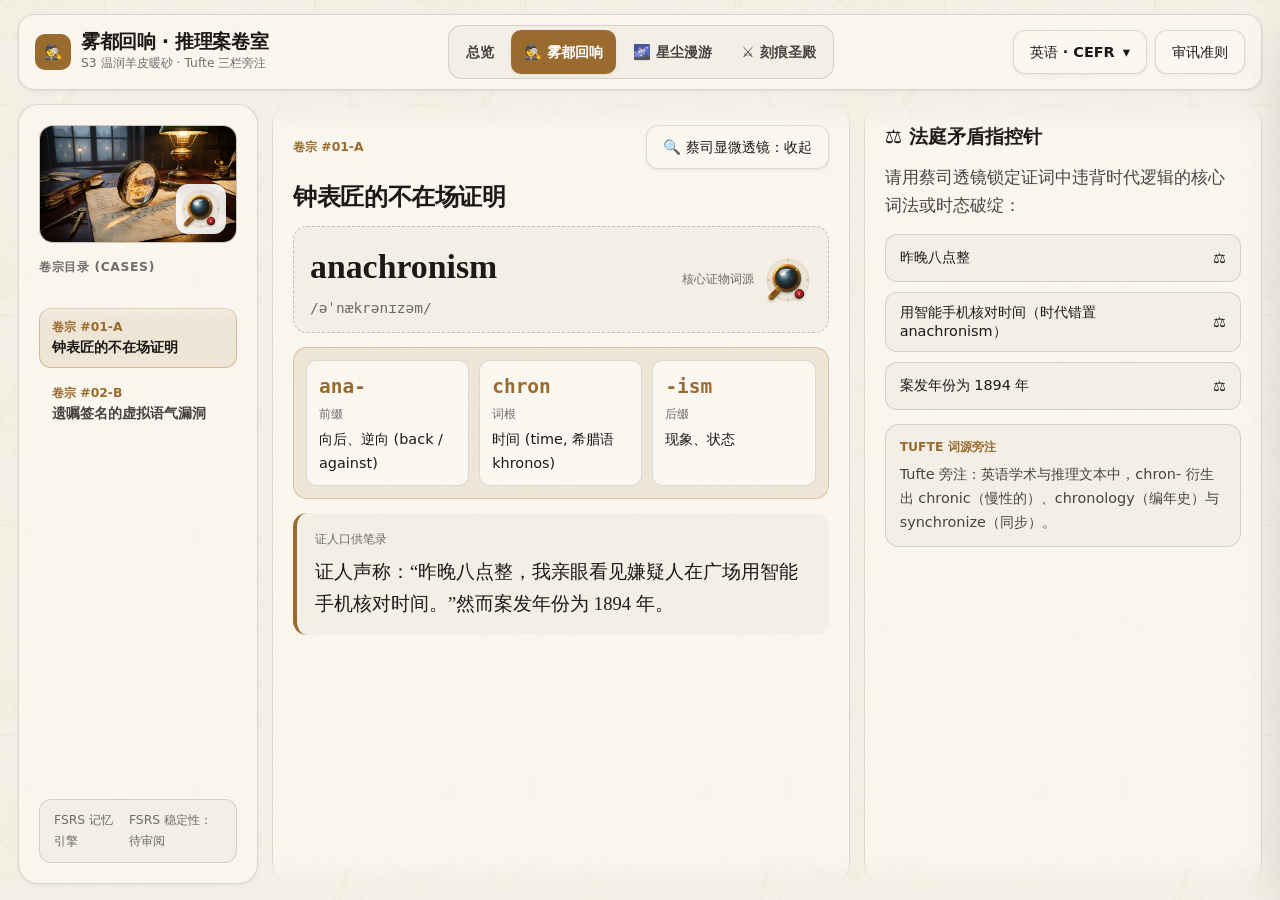
==== commit 225aff0c: "chore(release): deploy Lingua-Flow UI portal and 3 theme worlds [2026-11-16 13:03:18 UTC]" ====
--- a/deductive.html
+++ b/deductive.html
@@ -1,221 +1,124 @@
 <!DOCTYPE html>
-<html lang="zh-CN" data-spectrum="parchment">
+<html lang="zh-CN">
 <head>
   <meta charset="UTF-8">
   <meta name="viewport" content="width=device-width, initial-scale=1.0, viewport-fit=cover">
-  <meta http-equiv="Content-Security-Policy" content="default-src 'self'; script-src 'self'; style-src 'self' 'unsafe-inline'; img-src 'self' data:; connect-src 'self'; object-src 'none'; base-uri 'self'; form-action 'none';">
-  <meta name="theme-color" content="#f3efe6">
-  <title>雾都回响 · 案卷配置与取证中枢 | Lingua-Flow</title>
-  <link rel="manifest" href="manifest.json">
-  <link rel="icon" type="image/svg+xml" href="assets/icons/logo.svg">
-  <link rel="stylesheet" href="assets/css/app.css">
+  <meta http-equiv="Content-Security-Policy" content="default-src 'self'; style-src 'self' 'unsafe-inline'; script-src 'self'; img-src 'self' data:;">
+  <title>雾都回响 · 推理案卷室 | Lingua-Flow</title>
+  <link rel="icon" href="favicon.svg" type="image/svg+xml">
+  <link rel="stylesheet" href="assets/css/tokens.css">
+  <link rel="stylesheet" href="assets/css/unified.v6.css">
 </head>
-<body class="theme-page-deductive" data-page-level="2" data-theme-hub="deductive">
-  <!-- 顶部导航栏：返回门户 + 三世界切换 + Z-02 五维色域切换 + Z-01 玩法图解唤醒 -->
-  <header class="top-navbar">
-    <div class="navbar-inner l2-hub-topbar">
-      <div style="display: flex; align-items: center; gap: 10px; flex-wrap: wrap;">
-        <a href="index.html" class="btn-secondary-ghost" id="back-to-home-link" style="min-height: 44px; padding: 6px 12px;">
-          <span>← 语言门户</span>
-        </a>
-        <nav class="hub-world-pills" aria-label="三大叙事世界快速切换">
-          <a href="deductive.html" class="hub-world-pill is-current" data-hub-switch="deductive" aria-current="page">🔍 雾都回响</a>
-          <a href="immersive.html" class="hub-world-pill" data-hub-switch="immersive">🌌 星尘漫游</a>
-          <a href="strategic.html" class="hub-world-pill" data-hub-switch="strategic">⚔️ 刻痕圣殿</a>
-        </nav>
+<body data-theme="deductive">
+  <div class="optic-shell">
+    <header class="optic-topbar">
+      <div class="optic-brand">
+        <div class="optic-logo" aria-hidden="true">🕵️</div>
+        <div>
+          <h1 style="font-size: var(--optic-font-h3);">雾都回响 · 推理案卷室</h1>
+          <div class="optic-brand-sub">S3 温润羊皮暖砂 · Tufte 三栏旁注</div>
+        </div>
       </div>
 
-      <div class="nav-controls-group">
-        <div class="optic-dropdown-anchor" id="spectrum-dropdown-anchor">
-          <button type="button" class="optic-spectrum-btn" id="optic-spectrum-trigger" aria-haspopup="true" aria-expanded="false" aria-controls="optic-spectrum-menu">
-            <span class="spectrum-swatch-dot" aria-hidden="true"></span>
-            <span id="optic-spectrum-label">🎨 色域：羊皮暖砂</span>
+      <nav class="theme-nav-pills" aria-label="主题切换导航">
+        <a href="index.html" class="theme-nav-pill">总览</a>
+        <a href="deductive.html" class="theme-nav-pill active">🕵️ 雾都回响</a>
+        <a href="immersive.html" class="theme-nav-pill">🌌 星尘漫游</a>
+        <a href="strategic.html" class="theme-nav-pill">⚔️ 刻痕圣殿</a>
+      </nav>
+
+      <div class="optic-topbar-actions">
+        <div class="optic-dropdown-wrap" data-dropdown>
+          <button type="button" class="optic-btn" data-dropdown-trigger aria-expanded="false">
+            <span id="ded-lang-label">英语 · CEFR</span>
             <span aria-hidden="true">▾</span>
           </button>
-          <div class="optic-z2-dropdown" id="optic-spectrum-menu" role="menu" aria-hidden="true">
-            <div class="dropdown-section-caption">雾都法庭 · 五维光学色域切换</div>
-            <button type="button" class="spectrum-option-btn" data-spectrum-choice="auto" role="menuitemradio" aria-checked="true">
-              <span class="spectrum-option-left">
-                <span class="spectrum-chip-preview" style="background-color: #f3efe6;"></span>
-                <span>✨ 维多利亚羊皮卷宗 (推荐)</span>
-              </span>
-              <span class="meta-pill">日间</span>
-            </button>
-            <button type="button" class="spectrum-option-btn" data-spectrum-choice="porcelain" role="menuitemradio" aria-checked="false">
-              <span class="spectrum-option-left">
-                <span class="spectrum-chip-preview" style="background-color: #f8fafc;"></span>
-                <span>S1 · 日光白瓷</span>
-              </span>
-              <span class="meta-pill">清朗</span>
-            </button>
-            <button type="button" class="spectrum-option-btn" data-spectrum-choice="gallery" role="menuitemradio" aria-checked="false">
-              <span class="spectrum-option-left">
-                <span class="spectrum-chip-preview" style="background-color: #f5f5ef;"></span>
-                <span>S2 · 汝窑暖素</span>
-              </span>
-              <span class="meta-pill">宣纸</span>
-            </button>
-            <button type="button" class="spectrum-option-btn" data-spectrum-choice="parchment" role="menuitemradio" aria-checked="false">
-              <span class="spectrum-option-left">
-                <span class="spectrum-chip-preview" style="background-color: #f3efe6;"></span>
-                <span>S3 · 羊皮暖砂</span>
-              </span>
-              <span class="meta-pill">卷宗</span>
-            </button>
-            <button type="button" class="spectrum-option-btn" data-spectrum-choice="slate" role="menuitemradio" aria-checked="false">
-              <span class="spectrum-option-left">
-                <span class="spectrum-chip-preview" style="background-color: #edf2f7;"></span>
-                <span>S4 · 北欧雾灰</span>
-              </span>
-              <span class="meta-pill">岩板</span>
-            </button>
-            <button type="button" class="spectrum-option-btn" data-spectrum-choice="obsidian" role="menuitemradio" aria-checked="false">
-              <span class="spectrum-option-left">
-                <span class="spectrum-chip-preview" style="background-color: #090d16; border-color: #475569;"></span>
-                <span>S5 · 煤气灯夜审</span>
-              </span>
-              <span class="meta-pill">暗房</span>
-            </button>
+          <div class="optic-dropdown-menu" role="listbox" aria-label="切换语种">
+            <button type="button" class="optic-dropdown-item" data-ded-lang="en"><span>英语 · CEFR</span><span>B2</span></button>
+            <button type="button" class="optic-dropdown-item" data-ded-lang="ja"><span>日语 · JLPT</span><span>N2</span></button>
+            <button type="button" class="optic-dropdown-item" data-ded-lang="zh"><span>汉语 · HSK 3.0</span><span>4级</span></button>
+          </div>
+        </div>
+        <button type="button" class="optic-btn" data-drawer-open="ded-rules-drawer">审讯准则</button>
+      </div>
+    </header>
+
+    <main class="tufte-grid">
+      <aside class="optic-panel" aria-label="案件卷宗目录">
+        <div class="theme-hero-window">
+          <img src="assets/images/deductive-keyart.jpg" alt="雾都回响维多利亚推理案卷台" class="hero-art">
+          <img src="assets/textures/zeiss-brass-lens.svg" alt="蔡司黄铜显微透镜" class="theme-hero-badge">
+        </div>
+        <div style="font-size: var(--optic-font-xs); font-weight: 700; color: var(--text-tertiary); letter-spacing: 0.05em;">卷宗目录 (CASES)</div>
+        <div class="optic-scroll-y" style="flex: 1; display: flex; flex-direction: column; gap: 6px;" id="case-list"></div>
+        <div class="fsrs-telemetry-bar">
+          <span>FSRS 记忆引擎</span>
+          <span id="ded-fsrs-badge">待审阅</span>
+        </div>
+      </aside>
+
+      <section class="optic-panel optic-scroll-y" aria-labelledby="dossier-title">
+        <div style="display: flex; align-items: center; justify-content: space-between; gap: 10px;">
+          <span style="font-size: var(--optic-font-xs); font-weight: 700; color: var(--accent);" id="dossier-case-no">卷宗 #01-A</span>
+          <button type="button" class="optic-btn" id="toggle-lens-btn">🔍 蔡司显微透镜：收起</button>
+        </div>
+
+        <h2 id="dossier-title">钟表匠的不在场证明</h2>
+
+        <div class="dossier-word-bar">
+          <div>
+            <div class="dossier-word-main" id="dossier-word">anachronism</div>
+            <div class="dossier-phonetic" id="dossier-phonetic">/əˈnækrənɪzəm/</div>
+          </div>
+          <div style="display: flex; align-items: center; gap: 10px;">
+            <span style="font-size: var(--optic-font-xs); color: var(--text-tertiary);">核心证物词源</span>
+            <img src="assets/textures/zeiss-brass-lens.svg" alt="蔡司黄铜显微透镜" width="48" height="48" style="width: 48px; height: 48px; display: block;">
           </div>
         </div>
 
-        <button type="button" class="btn-secondary-ghost" id="open-rules-sheet-btn" style="min-height: 44px; padding: 6px 12px;">
-          <span>📖 取证图解</span>
-        </button>
-      </div>
-    </div>
-  </header>
+        <div class="lens-panel" id="lens-panel"></div>
 
-  <div id="toast-container" aria-live="polite" aria-atomic="true"></div>
+        <div class="testimony-box">
+          <div style="font-size: var(--optic-font-xs); color: var(--text-tertiary); margin-bottom: 6px;">证人口供笔录</div>
+          <p class="testimony-quote" id="dossier-testimony"></p>
+        </div>
+      </section>
 
-  <!-- L2 主画布：L-A2 黄金比例主从双舞台 (1fr 案卷配置锚定台 : 1.618fr 火漆案卷陈列柜) -->
-  <main class="l2-split-horizon-shell">
-    <!-- 左舞台 (1fr)：维多利亚法庭主视觉、蔡司光学装备阶位与三行胶囊配置器 -->
-    <section class="l2-master-stage optic-stagger-item" style="--stagger-idx: 0;" aria-label="雾都回响案卷配置台">
-      <div class="l2-identity-row">
-        <img src="assets/textures/deductive/badge.svg" alt="雾都回响皇家档案徽章" class="l2-identity-badge" width="52" height="52">
-        <div>
-          <div class="l2-spectrum-kicker">01 · DEDUCTIVE · 皇家高等质证法庭</div>
-          <h1>雾都回响 · 案卷检视台</h1>
-        </div>
-      </div>
+      <section class="optic-panel optic-scroll-y" aria-label="法庭矛盾指控台">
+        <h3>⚖️ 法庭矛盾指控针</h3>
+        <p class="optic-body-text" id="dossier-question"></p>
+        <div class="clause-list" id="clause-list"></div>
 
-      <p>
-        协同首席档案员艾琳·诺克斯，先以蔡司分光透镜鉴定物证词源，再于法庭证言中锁定违反时态与助词法则的伪证破绽。
-      </p>
-
-      <!-- 器具与场景主视觉预览舱 (保留 theme-workbench-mount / banner.svg / mechanic_hud.svg 契约) -->
-      <div class="l2-apparatus-showcase" id="theme-workbench-mount">
-        <div class="l2-banner-frame">
-          <img src="assets/textures/deductive/banner.svg" alt="雾都回响法庭与蔡司黄铜光学仪" width="600" height="130">
-        </div>
-        <div class="l2-rig-hud-strip">
-          <div class="l2-rig-hud-left">
-            <img src="assets/textures/deductive/mechanic_hud.svg" alt="蔡司取证仪阶位徽标" class="l2-rig-hud-icon" width="34" height="34">
-            <div>
-              <div style="font-size: var(--optic-font-xs); color: var(--text-tertiary); font-weight: 700;">当前取证光学器具</div>
-              <div class="l2-rig-tier-text" id="hub-rig-tier-val">T1 黄铜单筒放大镜</div>
-            </div>
+        <div class="verdict-banner" id="verdict-banner" hidden>
+          <div>
+            <div style="font-weight: 700; font-size: var(--optic-font-sm);" id="verdict-title">推理结论</div>
+            <p class="optic-body-text" style="margin-top: 4px; font-size: var(--optic-font-sm);" id="verdict-note"></p>
           </div>
-          <span class="meta-pill meta-pill-accent" id="hub-lang-badge">🇬🇧 英语 (CEFR B1)</span>
-        </div>
-      </div>
-
-      <!-- 紧凑三行 44px 分段胶囊配置器 -->
-      <div class="hub-config-matrix" role="group" aria-label="质证参数设定">
-        <div class="seg-control-row">
-          <span class="seg-row-label">🌐 专场语种</span>
-          <div class="seg-pill-group">
-            <button type="button" class="seg-pill-btn is-selected" data-hub-lang="en">🇬🇧 英语</button>
-            <button type="button" class="seg-pill-btn" data-hub-lang="ja">🇯🇵 日语</button>
-            <button type="button" class="seg-pill-btn" data-hub-lang="zh">🇨🇳 汉语</button>
-          </div>
+          <img src="assets/textures/crimson-verdict-seal.svg" alt="朱砂火漆结案印章" id="verdict-seal-img" width="52" height="52" style="width: 52px; height: 52px; flex-shrink: 0;" hidden>
         </div>
 
-        <div class="seg-control-row">
-          <span class="seg-row-label">🎚️ 质证难度</span>
-          <div class="seg-pill-group" role="radiogroup" aria-label="选择质证难度">
-            <button type="button" class="seg-pill-btn" data-difficulty-select="tier1" role="radio" aria-checked="false">🌱 入门</button>
-            <button type="button" class="seg-pill-btn is-selected" data-difficulty-select="tier2" role="radio" aria-checked="true">⚖️ 进阶</button>
-            <button type="button" class="seg-pill-btn" data-difficulty-select="tier3" role="radio" aria-checked="false">🔥 精通</button>
-          </div>
-        </div>
-
-        <div class="seg-control-row">
-          <span class="seg-row-label">🎯 训练重心</span>
-          <div class="seg-pill-group" role="radiogroup" aria-label="选择训练重心">
-            <button type="button" class="seg-pill-btn is-selected" data-content-select="all" role="radio" aria-checked="true">📚 综合双轴</button>
-            <button type="button" class="seg-pill-btn" data-content-select="lemma" role="radio" aria-checked="false">🔬 词源鉴定</button>
-            <button type="button" class="seg-pill-btn" data-content-select="grammar" role="radio" aria-checked="false">🎯 证词破绽</button>
-          </div>
-        </div>
-      </div>
-
-      <a href="learn.html?theme=deductive" class="btn-theme btn-deductive" id="hub-quick-start-btn" style="width: 100%;">
-        <span>⚡ 立即升堂 · 进入推荐待办案卷</span>
-        <span aria-hidden="true">→</span>
-      </a>
-    </section>
-
-    <!-- 右舞台 (1.618fr)：火漆封印案卷陈列柜 -->
-    <section class="l2-detail-stage optic-stagger-item" style="--stagger-idx: 1;" aria-labelledby="chapters-heading">
-      <div class="l2-detail-header">
-        <div>
-          <span class="meta-pill" style="margin-bottom: 4px;">📂 皇家档案馆 · 纯净单语卷宗库</span>
-          <h2 id="chapters-heading">选择案卷进入法庭双幕质证</h2>
-        </div>
-        <div class="l2-status-badges">
-          <span class="meta-pill" id="hub-diff-badge">🎚️ 进阶 (Standard)</span>
-          <span class="meta-pill meta-pill-accent" id="hub-content-badge">📚 综合双轴实操</span>
-        </div>
-      </div>
-
-      <div class="hub-chapters-grid" id="hub-chapters-mount">
-        <!-- 由 app.js 按已选单一语言渲染专属火漆案卷卡片 -->
-      </div>
-    </section>
-  </main>
-
-  <!-- Z-01 主动唤醒抽屉：皇家质证三步操作法 (保留 usage-guide-section 类名契约) -->
-  <div class="optic-sheet-backdrop" id="rules-guide-sheet" hidden aria-hidden="true" role="dialog" aria-modal="true" aria-labelledby="rules-sheet-title">
-    <div class="optic-sheet-panel usage-guide-section">
-      <div class="optic-sheet-header">
-        <div>
-          <span class="meta-pill meta-pill-accent">🦉 首席档案员 · 艾琳·诺克斯办案手册</span>
-          <h2 class="optic-sheet-title" id="rules-sheet-title" style="margin-top: 4px;">雾都回响 · 双幕取证与质证图解</h2>
-        </div>
-        <button type="button" class="sheet-close-btn" data-close-sheet="rules-guide-sheet" aria-label="关闭取证图解">✕ 关闭</button>
-      </div>
-      <div class="optic-sheet-body">
-        <p>
-          演练台采用恒定画幅分幕幻灯片架构：第一幕专注词源屈光鉴定，达标后自动推入第二幕法庭证言交锋，全程零纵向跳变。
-        </p>
-        <div class="usage-steps-grid">
-          <div class="usage-step-card">
-            <span class="usage-step-num">1</span>
-            <h3>第一幕 · 蔡司屈光锁焦</h3>
-            <p style="font-size: var(--optic-font-sm);">拖动黄铜调焦滑杆超越清晰度阈值，看清物证词根、音标与部首拆解。</p>
-          </div>
-          <div class="usage-step-card">
-            <span class="usage-step-num">2</span>
-            <h3>第二幕 · 锁定破绽与物证</h3>
-            <p style="font-size: var(--optic-font-sm);">在扇形候选词牌中点选违反语法的破绽词块，并勾选时间线吻合的物证卡。</p>
-          </div>
-          <div class="usage-step-card">
-            <span class="usage-step-num">3</span>
-            <h3>终局 · 猩红激光裁决</h3>
-            <p style="font-size: var(--optic-font-sm);">发射矛盾指控针击穿伪证，自动依据专注耗时与失误写入 FSRS-5 记忆参数。</p>
-          </div>
-        </div>
-      </div>
-    </div>
+        <aside class="tufte-sidenote">
+          <div style="font-weight: 700; font-size: var(--optic-font-xs); color: var(--accent); margin-bottom: 4px;">TUFTE 词源旁注</div>
+          <p class="optic-body-text" style="font-size: var(--optic-font-sm);" id="dossier-sidenote"></p>
+        </aside>
+      </section>
+    </main>
   </div>
 
-  <footer class="site-footer">
-    <div>© 2026 Lingua-Flow · 雾都回响 (Deductive Courtroom Hub)</div>
-    <div>S3 Warm-Parchment / S5 Gaslamp Obsidian Dual-Mode</div>
-  </footer>
+  <div class="optic-scrim" id="optic-scrim"></div>
+  <aside class="optic-drawer" id="ded-rules-drawer" aria-hidden="true" aria-label="雾都回响审讯准则">
+    <div style="display: flex; align-items: center; justify-content: space-between;">
+      <h2>审讯与词源准则</h2>
+      <button type="button" class="optic-btn" data-drawer-close>关闭</button>
+    </div>
+    <p class="optic-body-text">
+      1. 使用【蔡司黄铜显微透镜】拆解关键证物词的词根、词缀或汉字语素。<br>
+      2. 在证人口供笔录中锁定违背时态、虚拟语气、助词接续或成语本义的逻辑矛盾。<br>
+      3. 点击右侧【法庭矛盾指控针】提交裁决，系统将按 FSRS-5 模型自动计算该语料的记忆稳定性 $S'$。
+    </p>
+  </aside>
 
-  <script src="assets/js/app.js"></script>
+  <script src="assets/js/lingua-core.v2.js"></script>
+  <script src="assets/js/deductive.v3.js"></script>
 </body>
 </html>
--- a/assets/css/tokens.css
+++ b/assets/css/tokens.css
@@ -0,0 +1,356 @@
+/* ==========================================================================
+   Optic-Resonance UI 核心设计令牌与跨主题空间基础 (tokens.css)
+   遵循：五维明暗色域光谱 / 流体模数字阶 / X-Y-Z 三轴动力学 / 合成器零重排铁律
+   ========================================================================== */
+
+:root {
+  /* 1. 五维明暗色域基准 (5-Spectrum Chromatic Matrix) */
+  /* S1. 日光白瓷 Daylight-Porcelain */
+  --optic-porcelain-bg: #f8fafc;
+  --optic-porcelain-surface: #ffffff;
+  --optic-porcelain-surface-alt: #f1f5f9;
+  --optic-porcelain-border: rgba(15, 23, 42, 0.10);
+  --optic-porcelain-text: #0f172a;
+  --optic-porcelain-text-secondary: rgba(15, 23, 42, 0.78);
+  --optic-porcelain-text-tertiary: rgba(15, 23, 42, 0.60);
+
+  /* S2. 美术馆暖素白 Gallery-Alabaster */
+  --optic-gallery-bg: #f6f5f1;
+  --optic-gallery-surface: #ffffff;
+  --optic-gallery-surface-alt: #edeae2;
+  --optic-gallery-border: rgba(21, 24, 30, 0.11);
+  --optic-gallery-text: #15181e;
+  --optic-gallery-text-secondary: rgba(21, 24, 30, 0.78);
+  --optic-gallery-text-tertiary: rgba(21, 24, 30, 0.60);
+
+  /* S3. 温润羊皮暖砂 Warm-Parchment */
+  --optic-parchment-bg: #f3efe6;
+  --optic-parchment-surface: #faf7f0;
+  --optic-parchment-surface-alt: #e8e1d1;
+  --optic-parchment-border: rgba(28, 25, 23, 0.14);
+  --optic-parchment-text: #1c1917;
+  --optic-parchment-text-secondary: rgba(28, 25, 23, 0.80);
+  --optic-parchment-text-tertiary: rgba(28, 25, 23, 0.62);
+
+  /* S4. 北欧雾灰岩板 Nordic-Slate */
+  --optic-slate-bg: #eef2f6;
+  --optic-slate-surface: #ffffff;
+  --optic-slate-surface-alt: #e2e8f0;
+  --optic-slate-border: rgba(30, 41, 59, 0.12);
+  --optic-slate-text: #0f172a;
+  --optic-slate-text-secondary: rgba(15, 23, 42, 0.78);
+  --optic-slate-text-tertiary: rgba(15, 23, 42, 0.60);
+
+  /* S4-Dark. 北欧深岩态 */
+  --optic-slate-dark-bg: #1e293b;
+  --optic-slate-dark-surface: #273449;
+  --optic-slate-dark-border: rgba(248, 250, 252, 0.14);
+  --optic-slate-dark-text: #f8fafc;
+  --optic-slate-dark-text-secondary: rgba(248, 250, 252, 0.80);
+  --optic-slate-dark-text-tertiary: rgba(248, 250, 252, 0.62);
+
+  /* S5. 受限黑曜暗夜 Obsidian-Nocturne (仅限放映态/夜盘) */
+  --optic-obsidian-bg: #0a0c10;
+  --optic-obsidian-surface: #131720;
+  --optic-obsidian-surface-alt: #1b212e;
+  --optic-obsidian-border: rgba(243, 244, 246, 0.13);
+  --optic-obsidian-text: #f3f4f6;
+  --optic-obsidian-text-secondary: rgba(243, 244, 246, 0.80);
+  --optic-obsidian-text-tertiary: rgba(243, 244, 246, 0.62);
+
+  /* 2. 精密字体排印工程 (Fluid Typography & Measure) */
+  --optic-font-sans: "PingFang SC", "Noto Sans SC", "Hiragino Sans GB", "Microsoft YaHei", system-ui, -apple-system, sans-serif;
+  --optic-font-serif: "Noto Serif SC", "Songti SC", "STSong", "Georgia", serif;
+  --optic-font-mono: "JetBrains Mono", "Cascadia Code", "Fira Code", ui-monospace, monospace;
+
+  --optic-font-display: clamp(1.75rem, 2.8vw + 0.8rem, 2.75rem);
+  --optic-font-h1: clamp(1.4rem, 1.8vw + 0.85rem, 2.05rem);
+  --optic-font-h2: clamp(1.15rem, 1.1vw + 0.8rem, 1.45rem);
+  --optic-font-h3: clamp(1.02rem, 0.6vw + 0.82rem, 1.18rem);
+  --optic-font-body: clamp(0.9375rem, 0.25vw + 0.88rem, 1.03125rem);
+  --optic-font-sm: 0.875rem;
+  --optic-font-xs: 0.75rem; /* 严禁小于 12px */
+
+  --optic-leading-tight: 1.22;
+  --optic-leading-body: 1.68;
+  --optic-measure-optimal: 65ch;
+
+  /* 3. 物理动效与非对称时序 (Motion Physics) */
+  --optic-ease-cinematic: cubic-bezier(0.16, 1, 0.3, 1);
+  --optic-ease-exit: cubic-bezier(0.7, 0, 0.84, 0);
+  --optic-ease-spring: cubic-bezier(0.34, 1.56, 0.64, 1);
+  --optic-dur-enter: 420ms;
+  --optic-dur-exit: 220ms;
+  --optic-dur-fast: 150ms;
+  --optic-stagger-step: 45ms;
+  --optic-stagger-cap: 360ms;
+
+  /* 4. Z 轴叠层与遮挡退火 */
+  --optic-z-base: 1;
+  --optic-z-hud: 40;
+  --optic-z-dropdown: 100;
+  --optic-z-drawer: 200;
+  --optic-z-modal: 300;
+  --optic-z-scrim: rgba(15, 23, 42, 0.38);
+
+  /* 5. Y/X 轴边缘渐变羽化遮罩 */
+  --optic-mask-y-fade: linear-gradient(
+    to bottom,
+    transparent 0%,
+    #000 28px,
+    #000 calc(100% - 28px),
+    transparent 100%
+  );
+  --optic-mask-x-fade: linear-gradient(
+    to right,
+    transparent 0%,
+    #000 32px,
+    #000 calc(100% - 32px),
+    transparent 100%
+  );
+
+  /* 6. 漫反射阴影层级 */
+  --optic-elevation-1: 0 2px 8px -2px rgba(15, 23, 42, 0.06), 0 1px 3px rgba(15, 23, 42, 0.04);
+  --optic-elevation-2: 0 12px 28px -6px rgba(15, 23, 42, 0.10), 0 4px 10px -2px rgba(15, 23, 42, 0.05);
+  --optic-elevation-3: 0 24px 48px -12px rgba(15, 23, 42, 0.18);
+
+  /* 默认激活色域变量（各页面按主题覆盖） */
+  --bg: var(--optic-porcelain-bg);
+  --surface: var(--optic-porcelain-surface);
+  --surface-alt: var(--optic-porcelain-surface-alt);
+  --border: var(--optic-porcelain-border);
+  --text: var(--optic-porcelain-text);
+  --text-secondary: var(--optic-porcelain-text-secondary);
+  --text-tertiary: var(--optic-porcelain-text-tertiary);
+  --accent: #2563eb;
+  --accent-soft: rgba(37, 99, 235, 0.10);
+}
+
+/* ==========================================================================
+   全局重置与排版基线
+   ========================================================================== */
+*, *::before, *::after {
+  box-sizing: border-box;
+  transition-property: none;
+}
+
+html, body {
+  margin: 0;
+  padding: 0;
+  background-color: var(--bg);
+  color: var(--text);
+  font-family: var(--optic-font-sans);
+  font-size: var(--optic-font-body);
+  line-height: var(--optic-leading-body);
+  -webkit-font-smoothing: antialiased;
+  overflow-x: hidden;
+  transition: background-color var(--optic-dur-enter) var(--optic-ease-cinematic),
+              color var(--optic-dur-fast) ease;
+}
+
+h1, h2, h3, .optic-title {
+  margin: 0;
+  line-height: var(--optic-leading-tight);
+  text-wrap: balance;
+  color: var(--text);
+}
+
+h1 { font-size: var(--optic-font-h1); font-weight: 700; letter-spacing: -0.02em; }
+h2 { font-size: var(--optic-font-h2); font-weight: 650; letter-spacing: -0.015em; }
+h3 { font-size: var(--optic-font-h3); font-weight: 600; }
+
+p, .optic-body-text {
+  margin: 0;
+  max-width: min(var(--optic-measure-optimal), 100%);
+  color: var(--text-secondary);
+  line-height: var(--optic-leading-body);
+  text-wrap: pretty;
+  line-break: strict;
+  text-align: left;
+}
+
+.tabular-num, [data-num] {
+  font-variant-numeric: tabular-nums;
+}
+
+/* 触控热区 >= 44x44px 强制基准 */
+button, .optic-btn, a.optic-btn, [role="button"] {
+  min-height: 44px;
+  min-width: 44px;
+  font-family: inherit;
+  cursor: pointer;
+}
+
+.optic-btn {
+  display: inline-flex;
+  align-items: center;
+  justify-content: center;
+  gap: 8px;
+  padding: 8px 16px;
+  border-radius: 12px;
+  border: 1px solid var(--border);
+  background-color: var(--surface);
+  color: var(--text);
+  font-size: var(--optic-font-sm);
+  font-weight: 550;
+  text-decoration: none;
+  box-shadow: var(--optic-elevation-1);
+  transition: transform var(--optic-dur-fast) var(--optic-ease-cinematic),
+              background-color var(--optic-dur-fast) ease,
+              border-color var(--optic-dur-fast) ease,
+              box-shadow var(--optic-dur-fast) ease;
+  user-select: none;
+}
+
+.optic-btn:hover {
+  transform: translateY(-2px);
+  box-shadow: var(--optic-elevation-2);
+}
+
+.optic-btn:active {
+  transform: scale(0.97);
+}
+
+.optic-btn-primary {
+  background-color: var(--accent);
+  border-color: var(--accent);
+  color: #ffffff;
+}
+
+/* ==========================================================================
+   Y-01 局部纵向渐变滚动容器
+   ========================================================================== */
+.optic-scroll-y {
+  overflow-y: auto;
+  overflow-x: hidden;
+  -webkit-mask-image: var(--optic-mask-y-fade);
+  mask-image: var(--optic-mask-y-fade);
+  padding-top: 16px;
+  padding-bottom: 24px;
+  scrollbar-width: thin;
+}
+
+/* ==========================================================================
+   Z-02 智能避让下拉菜单 (z-index: 100, 8px 间隙, 不遮挡触发源)
+   ========================================================================== */
+.optic-dropdown-wrap {
+  position: relative;
+  display: inline-flex;
+}
+
+.optic-dropdown-menu {
+  position: absolute;
+  top: calc(100% + 8px);
+  right: 0;
+  min-width: 210px;
+  padding: 6px;
+  border-radius: 14px;
+  background-color: var(--surface);
+  border: 1px solid var(--border);
+  box-shadow: var(--optic-elevation-3);
+  z-index: var(--optic-z-dropdown);
+  opacity: 0;
+  pointer-events: none;
+  transform: translate3d(0, -6px, 0) scale(0.96);
+  transform-origin: top right;
+  transition: opacity var(--optic-dur-exit) var(--optic-ease-exit),
+              transform var(--optic-dur-exit) var(--optic-ease-exit);
+}
+
+.optic-dropdown-menu.flip-up {
+  top: auto;
+  bottom: calc(100% + 8px);
+  transform-origin: bottom right;
+}
+
+.optic-dropdown-menu.flip-left {
+  right: auto;
+  left: 0;
+  transform-origin: top left;
+}
+
+.optic-dropdown-menu.open {
+  opacity: 1;
+  pointer-events: auto;
+  transform: translate3d(0, 0, 0) scale(1);
+  transition: opacity 180ms var(--optic-ease-cinematic),
+              transform 180ms var(--optic-ease-cinematic);
+}
+
+.optic-dropdown-item {
+  width: 100%;
+  min-height: 48px;
+  display: flex;
+  align-items: center;
+  justify-content: space-between;
+  gap: 10px;
+  padding: 8px 12px;
+  border: none;
+  border-radius: 10px;
+  background: transparent;
+  color: var(--text);
+  font-size: var(--optic-font-sm);
+  text-align: left;
+  transition: background-color var(--optic-dur-fast) ease;
+}
+
+.optic-dropdown-item:hover,
+.optic-dropdown-item[aria-selected="true"] {
+  background-color: var(--accent-soft);
+  color: var(--accent);
+}
+
+/* ==========================================================================
+   Z-01 用户唤醒侧边抽屉 (z-index: 200, Scrim 景深压暗模糊)
+   ========================================================================== */
+.optic-scrim {
+  position: fixed;
+  inset: 0;
+  z-index: calc(var(--optic-z-drawer) - 1);
+  background: var(--optic-z-scrim);
+  backdrop-filter: blur(8px);
+  -webkit-backdrop-filter: blur(8px);
+  opacity: 0;
+  pointer-events: none;
+  transition: opacity var(--optic-dur-exit) var(--optic-ease-exit);
+}
+
+.optic-scrim.open {
+  opacity: 1;
+  pointer-events: auto;
+  transition: opacity var(--optic-dur-enter) var(--optic-ease-cinematic);
+}
+
+.optic-drawer {
+  position: fixed;
+  top: 0;
+  right: 0;
+  bottom: 0;
+  width: min(420px, 92vw);
+  z-index: var(--optic-z-drawer);
+  background-color: var(--surface);
+  border-left: 1px solid var(--border);
+  box-shadow: var(--optic-elevation-3);
+  padding: max(20px, env(safe-area-inset-top)) 20px max(20px, env(safe-area-inset-bottom));
+  display: flex;
+  flex-direction: column;
+  gap: 16px;
+  transform: translate3d(100%, 0, 0);
+  transition: transform var(--optic-dur-exit) var(--optic-ease-exit);
+}
+
+.optic-drawer.open {
+  transform: translate3d(0, 0, 0);
+  transition: transform var(--optic-dur-enter) var(--optic-ease-cinematic);
+}
+
+/* ==========================================================================
+   D14 减弱动态无障碍双轨退火
+   ========================================================================== */
+@media (prefers-reduced-motion: reduce) {
+  *, *::before, *::after {
+    animation-duration: 0.01ms !important;
+    animation-iteration-count: 1 !important;
+    transition-duration: 120ms !important;
+  }
+}
--- a/assets/css/unified.v6.css
+++ b/assets/css/unified.v6.css
@@ -0,0 +1,788 @@
+/* ==========================================================================
+   Lingua-Flow 统一 Optic-Resonance 设计系统 (unified.v5.css)
+   四页统一空间骨骼 + 五维主题色域映射 + Chroma-Muse 全量背景贴图承载
+   ========================================================================== */
+
+/* --------------------------------------------------------------------------
+   1. 主题色域映射 (Unified Spectrum Mapping)
+   -------------------------------------------------------------------------- */
+body[data-theme="portal"] {
+  --bg: var(--optic-porcelain-bg);
+  --surface: var(--optic-porcelain-surface);
+  --surface-alt: var(--optic-porcelain-surface-alt);
+  --border: var(--optic-porcelain-border);
+  --text: var(--optic-porcelain-text);
+  --text-secondary: var(--optic-porcelain-text-secondary);
+  --text-tertiary: var(--optic-porcelain-text-tertiary);
+  --accent: #2563eb;
+  --accent-soft: rgba(37, 99, 235, 0.10);
+  --bg-veil: rgba(248, 250, 252, 0.84);
+  --panel-veil: rgba(255, 255, 255, 0.90);
+  --theme-bg-tile: url('../textures/porcelain-grid-tile.svg');
+  --theme-tile: url('../textures/porcelain-grid-tile.svg');
+}
+
+body[data-theme="deductive"] {
+  --bg: var(--optic-parchment-bg);
+  --surface: var(--optic-parchment-surface);
+  --surface-alt: var(--optic-parchment-surface-alt);
+  --border: var(--optic-parchment-border);
+  --text: var(--optic-parchment-text);
+  --text-secondary: var(--optic-parchment-text-secondary);
+  --text-tertiary: var(--optic-parchment-text-tertiary);
+  --accent: #9a6b2f;
+  --accent-soft: rgba(154, 107, 47, 0.12);
+  --crimson: #b91c1c;
+  --crimson-soft: rgba(185, 28, 28, 0.10);
+  --bg-veil: rgba(243, 239, 230, 0.66);
+  --panel-veil: rgba(250, 247, 240, 0.86);
+  --theme-bg-tile: url('../images/deductive-parchment-tile.jpg');
+  --theme-tile: linear-gradient(var(--panel-veil), var(--panel-veil)), url('../images/deductive-parchment-tile.jpg');
+}
+
+body[data-theme="immersive"] {
+  --bg: var(--optic-gallery-bg);
+  --surface: var(--optic-gallery-surface);
+  --surface-alt: var(--optic-gallery-surface-alt);
+  --border: var(--optic-gallery-border);
+  --text: var(--optic-gallery-text);
+  --text-secondary: var(--optic-gallery-text-secondary);
+  --text-tertiary: var(--optic-gallery-text-tertiary);
+  --accent: #3b7a75;
+  --accent-soft: rgba(59, 122, 117, 0.12);
+  --gold: #c28e2e;
+  --bg-veil: rgba(246, 245, 241, 0.70);
+  --panel-veil: rgba(255, 255, 255, 0.88);
+  --theme-bg-tile: url('../images/immersive-celadon-tile.jpg');
+  --theme-tile: linear-gradient(var(--panel-veil), var(--panel-veil)), url('../images/immersive-celadon-tile.jpg');
+}
+
+body[data-theme="immersive"][data-mode="darkroom"] {
+  --bg: var(--optic-obsidian-bg);
+  --surface: var(--optic-obsidian-surface);
+  --surface-alt: var(--optic-obsidian-surface-alt);
+  --border: var(--optic-obsidian-border);
+  --text: var(--optic-obsidian-text);
+  --text-secondary: var(--optic-obsidian-text-secondary);
+  --text-tertiary: var(--optic-obsidian-text-tertiary);
+  --accent: #4fb3aa;
+  --accent-soft: rgba(79, 179, 170, 0.14);
+  --gold: #e2b45a;
+  --bg-veil: rgba(10, 12, 16, 0.88);
+  --panel-veil: rgba(19, 23, 32, 0.90);
+}
+
+body[data-theme="strategic"] {
+  --bg: var(--optic-slate-bg);
+  --surface: var(--optic-slate-surface);
+  --surface-alt: var(--optic-slate-surface-alt);
+  --border: var(--optic-slate-border);
+  --text: var(--optic-slate-text);
+  --text-secondary: var(--optic-slate-text-secondary);
+  --text-tertiary: var(--optic-slate-text-tertiary);
+  --accent: #2563eb;
+  --accent-soft: rgba(37, 99, 235, 0.12);
+  --amber: #d97706;
+  --shield-scale: 1;
+  --bg-veil: rgba(238, 242, 246, 0.66);
+  --panel-veil: rgba(255, 255, 255, 0.88);
+  --theme-bg-tile: url('../images/strategic-slate-tile.jpg');
+  --theme-tile: linear-gradient(var(--panel-veil), var(--panel-veil)), url('../images/strategic-slate-tile.jpg');
+}
+
+body[data-theme="strategic"][data-slate="dark"] {
+  --bg: var(--optic-slate-dark-bg);
+  --surface: var(--optic-slate-dark-surface);
+  --surface-alt: #334155;
+  --border: var(--optic-slate-dark-border);
+  --text: var(--optic-slate-dark-text);
+  --text-secondary: var(--optic-slate-dark-text-secondary);
+  --text-tertiary: var(--optic-slate-dark-text-tertiary);
+  --accent: #60a5fa;
+  --accent-soft: rgba(96, 165, 250, 0.16);
+  --bg-veil: rgba(30, 41, 59, 0.86);
+  --panel-veil: rgba(39, 52, 73, 0.90);
+}
+
+body[data-theme] {
+  background-color: var(--bg);
+  background-image: linear-gradient(var(--bg-veil), var(--bg-veil)), var(--theme-bg-tile);
+  background-size: 420px 420px;
+  background-repeat: repeat;
+  background-attachment: fixed;
+}
+
+/* --------------------------------------------------------------------------
+   2. 统一空间外壳与顶部指挥舱 (Unified App Shell & Topbar)
+   -------------------------------------------------------------------------- */
+.optic-shell {
+  min-height: 100dvh;
+  max-width: 1440px;
+  margin: 0 auto;
+  padding: max(14px, env(safe-area-inset-top)) max(18px, env(safe-area-inset-right)) max(16px, env(safe-area-inset-bottom)) max(18px, env(safe-area-inset-left));
+  display: grid;
+  grid-template-rows: auto 1fr;
+  row-gap: 14px;
+}
+
+@media (min-width: 1024px) {
+  .optic-shell {
+    height: 100dvh;
+    overflow: hidden;
+  }
+}
+
+.optic-topbar {
+  display: flex;
+  align-items: center;
+  justify-content: space-between;
+  flex-wrap: wrap;
+  gap: 12px;
+  padding: 10px 16px;
+  border-radius: 16px;
+  background-color: var(--surface);
+  background-image: var(--theme-tile);
+  background-size: 256px 256px;
+  border: 1px solid var(--border);
+  box-shadow: var(--optic-elevation-1);
+}
+
+.optic-brand {
+  display: flex;
+  align-items: center;
+  gap: 10px;
+}
+
+.optic-logo {
+  width: 36px;
+  height: 36px;
+  border-radius: 10px;
+  background-color: var(--accent);
+  display: grid;
+  place-items: center;
+  color: #ffffff;
+  font-weight: 800;
+  font-size: 0.9rem;
+  flex-shrink: 0;
+}
+
+.optic-brand-sub {
+  font-size: var(--optic-font-xs);
+  color: var(--text-tertiary);
+}
+
+/* 统一分段主题导航胶囊 */
+.theme-nav-pills {
+  display: inline-flex;
+  align-items: center;
+  gap: 4px;
+  padding: 4px;
+  border-radius: 14px;
+  background-color: var(--bg);
+  border: 1px solid var(--border);
+}
+
+.theme-nav-pill {
+  min-height: 44px;
+  padding: 6px 12px;
+  border-radius: 10px;
+  border: 1px solid transparent;
+  color: var(--text-secondary);
+  text-decoration: none;
+  font-size: var(--optic-font-sm);
+  font-weight: 600;
+  display: inline-flex;
+  align-items: center;
+  gap: 6px;
+  white-space: nowrap;
+  transition: background-color var(--optic-dur-fast) ease,
+              color var(--optic-dur-fast) ease,
+              border-color var(--optic-dur-fast) ease,
+              transform var(--optic-dur-fast) var(--optic-ease-cinematic);
+}
+
+.theme-nav-pill:hover {
+  background-color: var(--surface);
+  color: var(--text);
+}
+
+.theme-nav-pill.active {
+  background-color: var(--accent);
+  color: #ffffff;
+  box-shadow: var(--optic-elevation-1);
+}
+
+.optic-topbar-actions {
+  display: flex;
+  align-items: center;
+  gap: 8px;
+  flex-wrap: wrap;
+}
+
+/* --------------------------------------------------------------------------
+   3. 统一表面卡片体系 (Unified Textured Surfaces)
+   -------------------------------------------------------------------------- */
+.optic-panel {
+  position: relative;
+  border-radius: 20px;
+  background-color: var(--surface);
+  background-image: var(--theme-tile);
+  background-size: 256px 256px;
+  border: 1px solid var(--border);
+  box-shadow: var(--optic-elevation-1);
+  padding: 20px;
+  display: flex;
+  flex-direction: column;
+  gap: 14px;
+  min-height: 0;
+  animation: panelEnter var(--optic-dur-enter) var(--optic-ease-cinematic) both;
+}
+
+@keyframes panelEnter {
+  from {
+    opacity: 0;
+    transform: translate3d(0, 14px, 0) scale(0.985);
+  }
+  to {
+    opacity: 1;
+    transform: translate3d(0, 0, 0) scale(1);
+  }
+}
+
+/* 统一 Key Art 艺术视窗 (消灭留白空洞) */
+.theme-hero-window {
+  position: relative;
+  width: 100%;
+  height: 118px;
+  border-radius: 14px;
+  overflow: hidden;
+  border: 1px solid var(--border);
+  background-color: var(--surface-alt);
+  flex-shrink: 0;
+}
+
+.theme-hero-window img.hero-art {
+  width: 100%;
+  height: 100%;
+  object-fit: cover;
+  display: block;
+}
+
+.theme-hero-badge {
+  position: absolute;
+  right: 10px;
+  bottom: 8px;
+  width: 50px;
+  height: 50px;
+  border-radius: 12px;
+  background-color: rgba(255, 255, 255, 0.88);
+  backdrop-filter: blur(8px);
+  padding: 4px;
+  box-shadow: var(--optic-elevation-2);
+}
+
+/* 统一底部 FSRS 遥测条 */
+.fsrs-telemetry-bar {
+  margin-top: auto;
+  padding: 10px 14px;
+  border-radius: 12px;
+  background-color: var(--bg);
+  border: 1px solid var(--border);
+  display: flex;
+  align-items: center;
+  justify-content: space-between;
+  gap: 10px;
+  font-size: var(--optic-font-xs);
+  color: var(--text-tertiary);
+  font-variant-numeric: tabular-nums;
+}
+
+/* --------------------------------------------------------------------------
+   4. L1 总览页 Bento 布局 (Portal)
+   -------------------------------------------------------------------------- */
+.bento-grid {
+  display: grid;
+  grid-template-columns: repeat(12, 1fr);
+  grid-template-rows: repeat(2, minmax(0, 1fr));
+  gap: 14px;
+  min-height: 0;
+}
+
+.bento-hero {
+  grid-column: span 6;
+  grid-row: span 2;
+  justify-content: space-between;
+}
+
+.bento-theme-deductive {
+  grid-column: span 6;
+  grid-row: span 1;
+  background-color: #faf7f0;
+  background-image: linear-gradient(rgba(250, 247, 240, 0.84), rgba(250, 247, 240, 0.84)), url('../images/deductive-parchment-tile.jpg');
+  background-size: 360px 360px;
+  border-color: rgba(154, 107, 47, 0.24);
+  animation-delay: 45ms;
+}
+
+.bento-theme-immersive {
+  grid-column: span 3;
+  grid-row: span 1;
+  background-color: #ffffff;
+  background-image: linear-gradient(rgba(255, 255, 255, 0.86), rgba(255, 255, 255, 0.86)), url('../images/immersive-celadon-tile.jpg');
+  background-size: 360px 360px;
+  border-color: rgba(59, 122, 117, 0.24);
+  animation-delay: 90ms;
+}
+
+.bento-theme-strategic {
+  grid-column: span 3;
+  grid-row: span 1;
+  background-color: #ffffff;
+  background-image: linear-gradient(rgba(255, 255, 255, 0.86), rgba(255, 255, 255, 0.86)), url('../images/strategic-slate-tile.jpg');
+  background-size: 360px 360px;
+  border-color: rgba(37, 99, 235, 0.22);
+  animation-delay: 135ms;
+}
+
+.hero-metrics {
+  display: grid;
+  grid-template-columns: repeat(3, minmax(0, 1fr));
+  gap: 10px;
+  font-variant-numeric: tabular-nums;
+}
+
+.metric-pill {
+  padding: 12px 14px;
+  border-radius: 14px;
+  background-color: var(--bg);
+  border: 1px solid var(--border);
+  font-variant-numeric: tabular-nums;
+}
+
+.metric-label { font-size: var(--optic-font-xs); color: var(--text-tertiary); }
+.metric-value { font-size: var(--optic-font-h2); font-weight: 700; color: var(--text); margin-top: 2px; }
+
+.lang-switch-row { display: flex; flex-wrap: wrap; gap: 8px; }
+.lang-chip {
+  min-height: 44px;
+  padding: 8px 14px;
+  border-radius: 999px;
+  border: 1px solid var(--border);
+  background-color: var(--bg);
+  color: var(--text-secondary);
+  font-size: var(--optic-font-sm);
+  font-weight: 600;
+  transition: transform var(--optic-dur-fast) var(--optic-ease-cinematic),
+              background-color var(--optic-dur-fast) ease,
+              color var(--optic-dur-fast) ease,
+              border-color var(--optic-dur-fast) ease;
+}
+.lang-chip.active {
+  background-color: var(--accent);
+  border-color: var(--accent);
+  color: #ffffff;
+}
+
+.theme-kicker {
+  display: inline-flex;
+  align-items: center;
+  gap: 6px;
+  font-size: var(--optic-font-xs);
+  font-weight: 700;
+  letter-spacing: 0.04em;
+  color: var(--text-tertiary);
+}
+.theme-dot { width: 8px; height: 8px; border-radius: 50%; }
+.theme-card-footer { display: flex; align-items: center; justify-content: space-between; gap: 10px; margin-top: auto; }
+
+/* --------------------------------------------------------------------------
+   5. 主题一：雾都回响 Tufte 三栏网格 (Deductive)
+   -------------------------------------------------------------------------- */
+.tufte-grid {
+  display: grid;
+  grid-template-columns: 240px minmax(0, 1.45fr) minmax(300px, 1fr);
+  gap: 14px;
+  min-height: 0;
+}
+
+.case-nav-btn {
+  width: 100%;
+  min-height: 48px;
+  padding: 10px 12px;
+  border-radius: 12px;
+  border: 1px solid transparent;
+  background-color: transparent;
+  color: var(--text-secondary);
+  text-align: left;
+  display: flex;
+  flex-direction: column;
+  gap: 2px;
+  transition: background-color var(--optic-dur-fast) ease,
+              border-color var(--optic-dur-fast) ease;
+}
+.case-nav-btn:hover { background-color: var(--surface-alt); }
+.case-nav-btn.active { background-color: var(--accent-soft); border-color: rgba(154, 107, 47, 0.35); color: var(--text); }
+
+.dossier-word-bar {
+  display: flex;
+  align-items: center;
+  justify-content: space-between;
+  flex-wrap: wrap;
+  gap: 12px;
+  padding: 12px 16px;
+  border-radius: 14px;
+  background-color: var(--bg);
+  border: 1px dashed rgba(154, 107, 47, 0.38);
+}
+.dossier-word-main { font-family: var(--optic-font-serif); font-size: var(--optic-font-h1); font-weight: 700; color: var(--text); }
+.dossier-phonetic { font-family: var(--optic-font-mono); font-size: var(--optic-font-sm); color: var(--text-tertiary); }
+
+.lens-panel {
+  display: grid;
+  grid-template-columns: repeat(auto-fit, minmax(130px, 1fr));
+  gap: 10px;
+  padding: 12px;
+  border-radius: 14px;
+  background-color: var(--accent-soft);
+  border: 1px solid rgba(154, 107, 47, 0.28);
+}
+.lens-panel[hidden] { display: none; }
+.root-chip { padding: 10px 12px; border-radius: 10px; background-color: var(--surface); border: 1px solid var(--border); }
+.root-part { font-family: var(--optic-font-mono); font-weight: 700; color: var(--accent); font-size: var(--optic-font-h3); }
+
+.testimony-box {
+  padding: 16px 18px;
+  border-radius: 14px;
+  background-color: var(--bg);
+  border-left: 4px solid var(--accent);
+}
+.testimony-quote { font-family: var(--optic-font-serif); font-size: clamp(1rem, 0.4vw + 0.94rem, 1.125rem); line-height: 1.7; color: var(--text); max-width: min(36em, 100%); }
+
+.clause-list { display: flex; flex-direction: column; gap: 10px; }
+.clause-btn {
+  width: 100%;
+  min-height: 48px;
+  padding: 10px 14px;
+  border-radius: 12px;
+  border: 1px solid var(--border);
+  background-color: var(--bg);
+  color: var(--text);
+  text-align: left;
+  font-size: var(--optic-font-sm);
+  display: flex;
+  align-items: center;
+  justify-content: space-between;
+  gap: 10px;
+  transition: transform var(--optic-dur-fast) var(--optic-ease-cinematic), border-color var(--optic-dur-fast) ease, background-color var(--optic-dur-fast) ease;
+}
+.clause-btn:hover { transform: translateY(-2px); border-color: var(--accent); }
+.clause-btn.hit-flaw { background-color: var(--crimson-soft); border-color: var(--crimson); color: var(--crimson); font-weight: 600; }
+.clause-btn.miss-flaw { background-color: var(--surface-alt); opacity: 0.78; }
+
+.verdict-banner {
+  padding: 12px 14px;
+  border-radius: 14px;
+  border: 1px solid rgba(154, 107, 47, 0.35);
+  background-color: var(--accent-soft);
+}
+.tufte-sidenote { padding: 12px 14px; border-radius: 14px; background-color: var(--bg); border: 1px solid var(--border); font-size: var(--optic-font-sm); }
+
+/* --------------------------------------------------------------------------
+   6. 主题二：星尘漫游 幻灯片与 X 轴滑轨 (Immersive)
+   -------------------------------------------------------------------------- */
+.imm-workspace {
+  display: grid;
+  grid-template-rows: 1fr auto;
+  gap: 14px;
+  min-height: 0;
+}
+
+.slide-stage {
+  position: relative;
+  border-radius: 20px;
+  background-color: var(--surface);
+  background-image: var(--theme-tile);
+  background-size: 256px 256px;
+  border: 1px solid var(--border);
+  box-shadow: var(--optic-elevation-1);
+  overflow: hidden;
+  display: grid;
+  min-height: 320px;
+}
+
+.slide-frame {
+  grid-area: 1 / 1;
+  width: 100%;
+  min-width: 0;
+  padding: 24px;
+  display: grid;
+  grid-template-columns: 1.2fr 1fr;
+  gap: 24px;
+  align-items: center;
+  opacity: 0;
+  pointer-events: none;
+  transform: translate3d(48px, 0, 0) scale(0.97);
+  transition: opacity var(--optic-dur-enter) var(--optic-ease-cinematic), transform var(--optic-dur-enter) var(--optic-ease-cinematic);
+}
+.slide-frame > * { min-width: 0; }
+.slide-frame .optic-btn { min-height: 46px; max-width: 100%; }
+.slide-frame.active { opacity: 1; pointer-events: auto; transform: translate3d(0, 0, 0) scale(1); }
+.slide-frame.prev { opacity: 0; transform: translate3d(-48px, 0, -40px) scale(0.95); transition: opacity 320ms var(--optic-ease-exit), transform 320ms var(--optic-ease-exit); }
+
+.kintsugi-dial {
+  padding: 18px;
+  border-radius: 18px;
+  background-color: var(--bg);
+  border: 1px solid var(--border);
+  display: flex;
+  flex-direction: column;
+  gap: 12px;
+}
+
+.contour-bars {
+  height: 104px;
+  display: flex;
+  align-items: flex-end;
+  justify-content: center;
+  gap: 14px;
+  padding: 12px;
+  border-radius: 14px;
+  background-color: var(--surface);
+  background-image: url('../textures/stardust-wave-frame.svg');
+  background-size: 100% 100%;
+  border: 1px solid var(--border);
+}
+.contour-col { width: 22px; height: 100%; display: flex; align-items: flex-end; }
+.contour-fill {
+  width: 100%;
+  height: 100%;
+  border-radius: 999px;
+  background: linear-gradient(to top, var(--accent), var(--gold));
+  transform-origin: bottom center;
+  transition: transform var(--optic-dur-enter) var(--optic-ease-cinematic);
+}
+.rubbing-card { padding: 14px 16px; border-radius: 14px; background-color: var(--accent-soft); border: 1px solid rgba(59, 122, 117, 0.28); }
+
+.film-track {
+  display: flex;
+  gap: 12px;
+  overflow-x: auto;
+  scroll-snap-type: x mandatory;
+  padding: 4px 28px;
+  -webkit-mask-image: var(--optic-mask-x-fade);
+  mask-image: var(--optic-mask-x-fade);
+  scrollbar-width: none;
+}
+.film-track::-webkit-scrollbar { display: none; }
+
+.track-pill-card {
+  flex: 0 0 auto;
+  min-width: 240px;
+  min-height: 62px;
+  scroll-snap-align: center;
+  padding: 10px 16px;
+  border-radius: 16px;
+  background-color: var(--surface);
+  background-image: var(--theme-tile);
+  background-size: 200px 200px;
+  border: 1px solid var(--border);
+  color: var(--text);
+  text-align: left;
+  display: flex;
+  align-items: center;
+  justify-content: space-between;
+  gap: 12px;
+  transition: transform var(--optic-dur-fast) var(--optic-ease-cinematic), border-color var(--optic-dur-fast) ease, box-shadow var(--optic-dur-fast) ease;
+}
+.track-pill-card.active { border-color: var(--gold); box-shadow: var(--optic-elevation-2); transform: scale(1.03); }
+
+/* --------------------------------------------------------------------------
+   7. 主题三：刻痕圣殿 试炼舞台与法轮 (Strategic)
+   -------------------------------------------------------------------------- */
+.str-workspace {
+  display: grid;
+  grid-template-rows: 1fr auto;
+  gap: 14px;
+  min-height: 0;
+}
+
+.str-arena {
+  display: grid;
+  grid-template-columns: 1.35fr 1fr;
+  gap: 14px;
+  min-height: 0;
+}
+
+.deck-stage {
+  position: relative;
+  display: grid;
+  perspective: 900px;
+  min-height: 0;
+}
+
+.deck-card {
+  grid-area: 1 / 1;
+  border-radius: 20px;
+  background-color: var(--surface);
+  background-image: var(--theme-tile);
+  background-size: 256px 256px;
+  border: 1px solid var(--border);
+  box-shadow: var(--optic-elevation-1);
+  padding: 20px;
+  display: flex;
+  flex-direction: column;
+  gap: 14px;
+  transition: transform var(--optic-dur-enter) var(--optic-ease-cinematic), opacity var(--optic-dur-enter) var(--optic-ease-cinematic);
+}
+.deck-card.is-back { transform: translate3d(0, -12px, -30px) scale(0.96); opacity: 0.65; pointer-events: none; }
+.deck-card.is-front { transform: translate3d(0, 0, 0) scale(1); opacity: 1; z-index: 2; }
+
+.stem-slot-box {
+  padding: 16px 20px;
+  border-radius: 14px;
+  background-color: var(--bg);
+  border: 1px solid var(--border);
+  font-size: var(--optic-font-h2);
+  font-weight: 600;
+  line-height: 1.55;
+}
+.tenon-blank {
+  display: inline-block;
+  min-width: 96px;
+  padding: 2px 12px;
+  margin: 0 4px;
+  border-radius: 8px;
+  border-bottom: 3px solid var(--accent);
+  background-color: var(--accent-soft);
+  color: var(--accent);
+  text-align: center;
+}
+
+.shield-track {
+  position: relative;
+  width: 140px;
+  height: 10px;
+  border-radius: 999px;
+  background-color: var(--surface-alt);
+  overflow: hidden;
+}
+.shield-ghost {
+  position: absolute; inset: 0; background-color: var(--amber);
+  transform-origin: left center; transform: scaleX(var(--shield-scale));
+  transition: transform 450ms var(--optic-ease-cinematic) 180ms;
+}
+.shield-main {
+  position: absolute; inset: 0; background-color: var(--accent);
+  transform-origin: left center; transform: scaleX(var(--shield-scale));
+  transition: transform 80ms linear;
+}
+
+.radial-hub {
+  position: relative;
+  width: 276px;
+  height: 276px;
+  flex-shrink: 0;
+  margin: 0 auto;
+  border-radius: 50%;
+  background-color: #0f172a;
+  background-image: url('../images/strategic-dharma-wheel.jpg');
+  background-size: cover;
+  background-position: center;
+  box-shadow: var(--optic-elevation-2);
+  display: grid;
+  place-items: center;
+}
+
+.radial-center {
+  width: 94px;
+  height: 94px;
+  border-radius: 50%;
+  background-color: rgba(255, 255, 255, 0.92);
+  backdrop-filter: blur(10px);
+  -webkit-backdrop-filter: blur(10px);
+  border: 2px solid rgba(251, 191, 36, 0.65);
+  box-shadow: var(--optic-elevation-2);
+  display: flex;
+  flex-direction: column;
+  align-items: center;
+  justify-content: center;
+  text-align: center;
+  padding: 6px;
+  z-index: 2;
+}
+body[data-theme="strategic"][data-slate="dark"] .radial-center { background-color: rgba(15, 23, 42, 0.90); }
+
+.radial-node {
+  position: absolute;
+  min-width: 64px;
+  min-height: 44px;
+  padding: 6px 11px;
+  border-radius: 999px;
+  border: 1px solid rgba(251, 191, 36, 0.55);
+  background-color: rgba(255, 255, 255, 0.94);
+  color: #0f172a;
+  font-size: var(--optic-font-xs);
+  font-weight: 700;
+  white-space: nowrap;
+  box-shadow: var(--optic-elevation-2);
+  z-index: 3;
+  transition: transform var(--optic-dur-fast) var(--optic-ease-cinematic), background-color var(--optic-dur-fast) ease, color var(--optic-dur-fast) ease;
+}
+.radial-node:hover, .radial-node.active { background-color: var(--accent); color: #ffffff; border-color: var(--accent); }
+
+.hand-tray {
+  display: flex;
+  align-items: center;
+  justify-content: center;
+  flex-wrap: wrap;
+  gap: 14px;
+  padding: 12px 16px;
+  border-radius: 20px;
+  background-color: var(--surface);
+  background-image: var(--theme-tile);
+  background-size: 256px 256px;
+  border: 1px solid var(--border);
+  box-shadow: var(--optic-elevation-1);
+}
+
+.tenon-card {
+  min-width: 148px;
+  min-height: 74px;
+  padding: 10px 18px;
+  border-radius: 16px;
+  border: 1px solid var(--border);
+  background-color: var(--bg);
+  background-image: url('../textures/tenon-card-frame.svg');
+  background-size: 100% 100%;
+  color: var(--text);
+  display: flex;
+  flex-direction: column;
+  align-items: center;
+  justify-content: center;
+  gap: 4px;
+  box-shadow: var(--optic-elevation-1);
+  transform: rotate(var(--card-tilt, 0deg));
+  transition: transform var(--optic-dur-fast) var(--optic-ease-cinematic), border-color var(--optic-dur-fast) ease, background-color var(--optic-dur-fast) ease, box-shadow var(--optic-dur-fast) ease;
+}
+.tenon-card:hover { transform: translate3d(0, -12px, 0) scale(1.06) rotate(0deg); border-color: var(--accent); box-shadow: var(--optic-elevation-2); z-index: 4; }
+.tenon-card.is-correct { border-color: #10b981; background-color: rgba(16, 185, 129, 0.14); }
+.tenon-card.is-wrong { border-color: #ef4444; background-color: rgba(239, 68, 68, 0.12); }
+
+/* --------------------------------------------------------------------------
+   8. 响应式平板与移动端适配 (Tablet & Mobile <= 1023px)
+   -------------------------------------------------------------------------- */
+@media (max-width: 1023px) {
+  .bento-grid { grid-template-columns: repeat(2, 1fr); grid-template-rows: auto; }
+  .bento-hero, .bento-theme-deductive { grid-column: span 2; grid-row: auto; }
+  .bento-theme-immersive, .bento-theme-strategic { grid-column: span 1; grid-row: auto; }
+  .tufte-grid, .str-arena, .slide-frame { grid-template-columns: 1fr; }
+  .theme-nav-pills { width: 100%; justify-content: space-between; overflow-x: auto; }
+  .tenon-card { min-width: calc(50% - 10px); transform: none; }
+  .tenon-card:hover { transform: translate3d(0, -4px, 0); }
+}
+
+@media (max-width: 639px) {
+  .bento-theme-immersive, .bento-theme-strategic { grid-column: span 2; }
+  .optic-panel { padding: 16px; }
+  .slide-frame { padding: 16px; gap: 14px; }
+}
